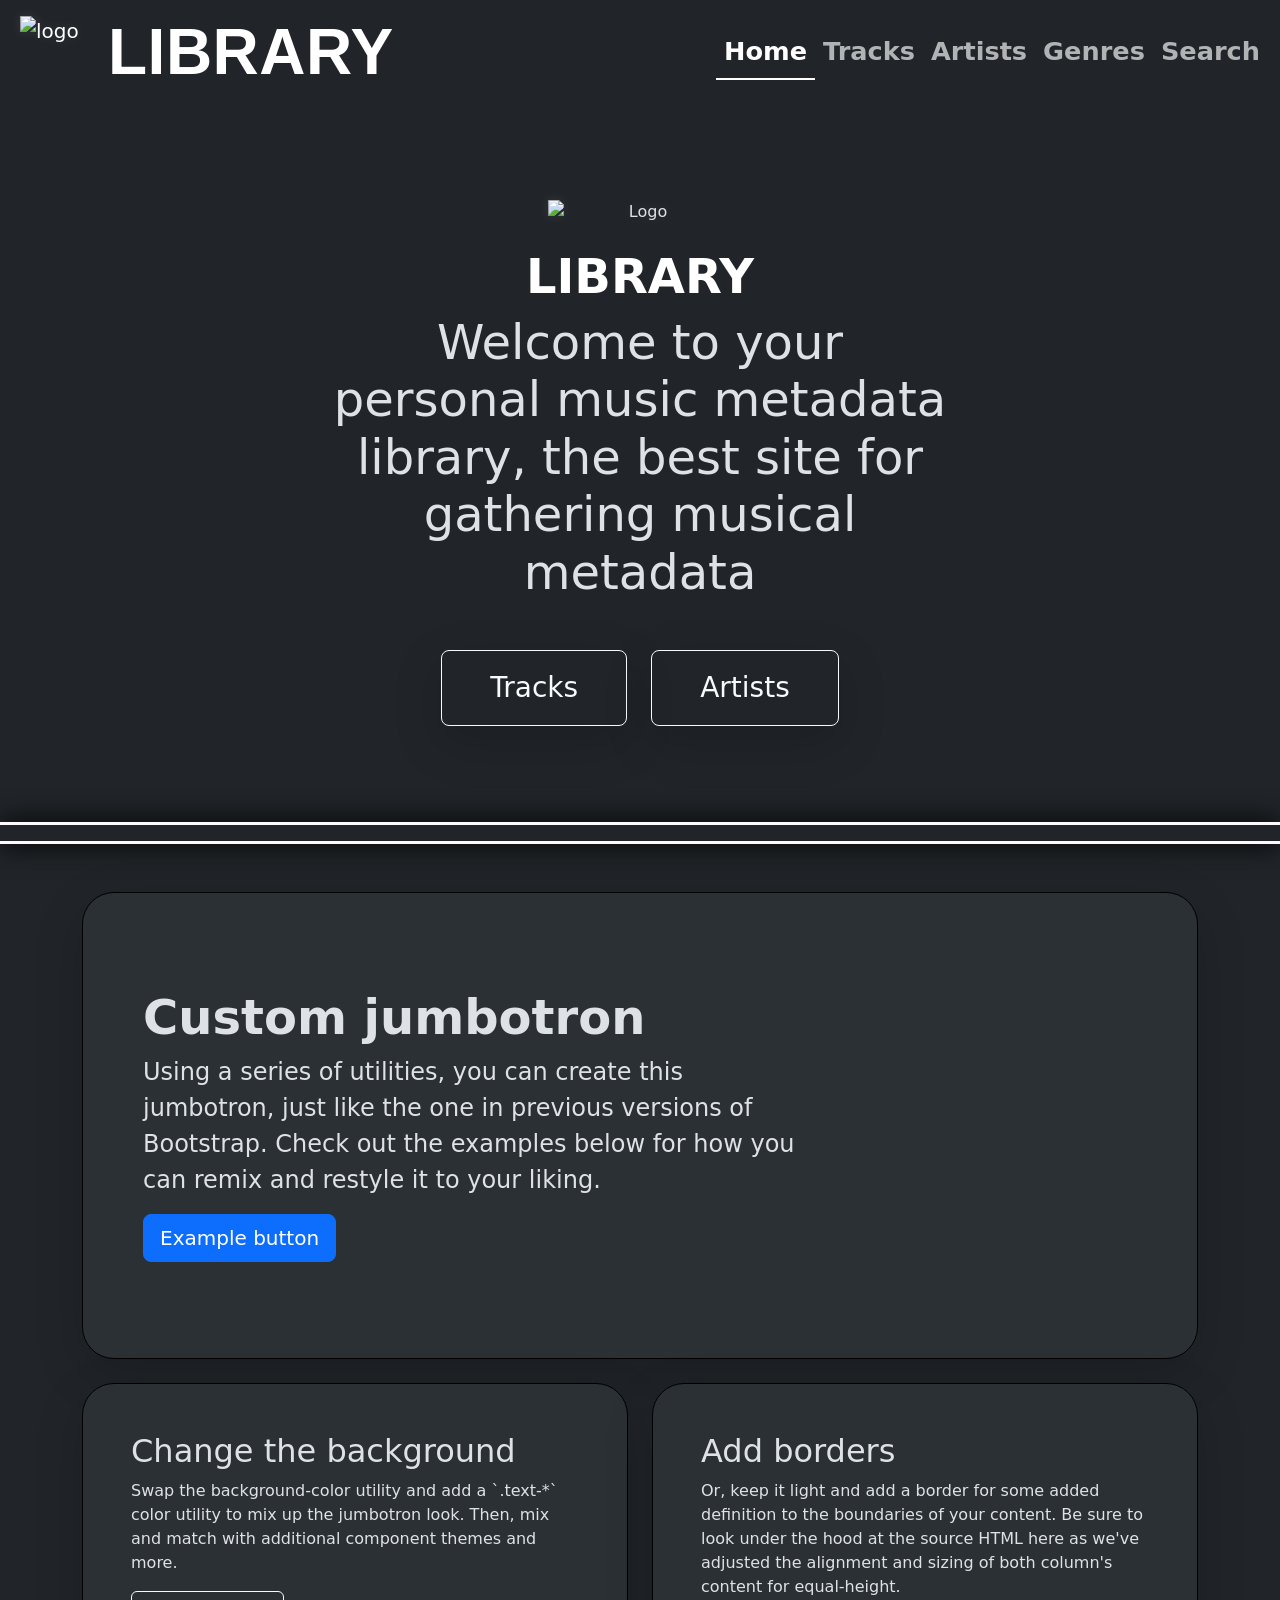
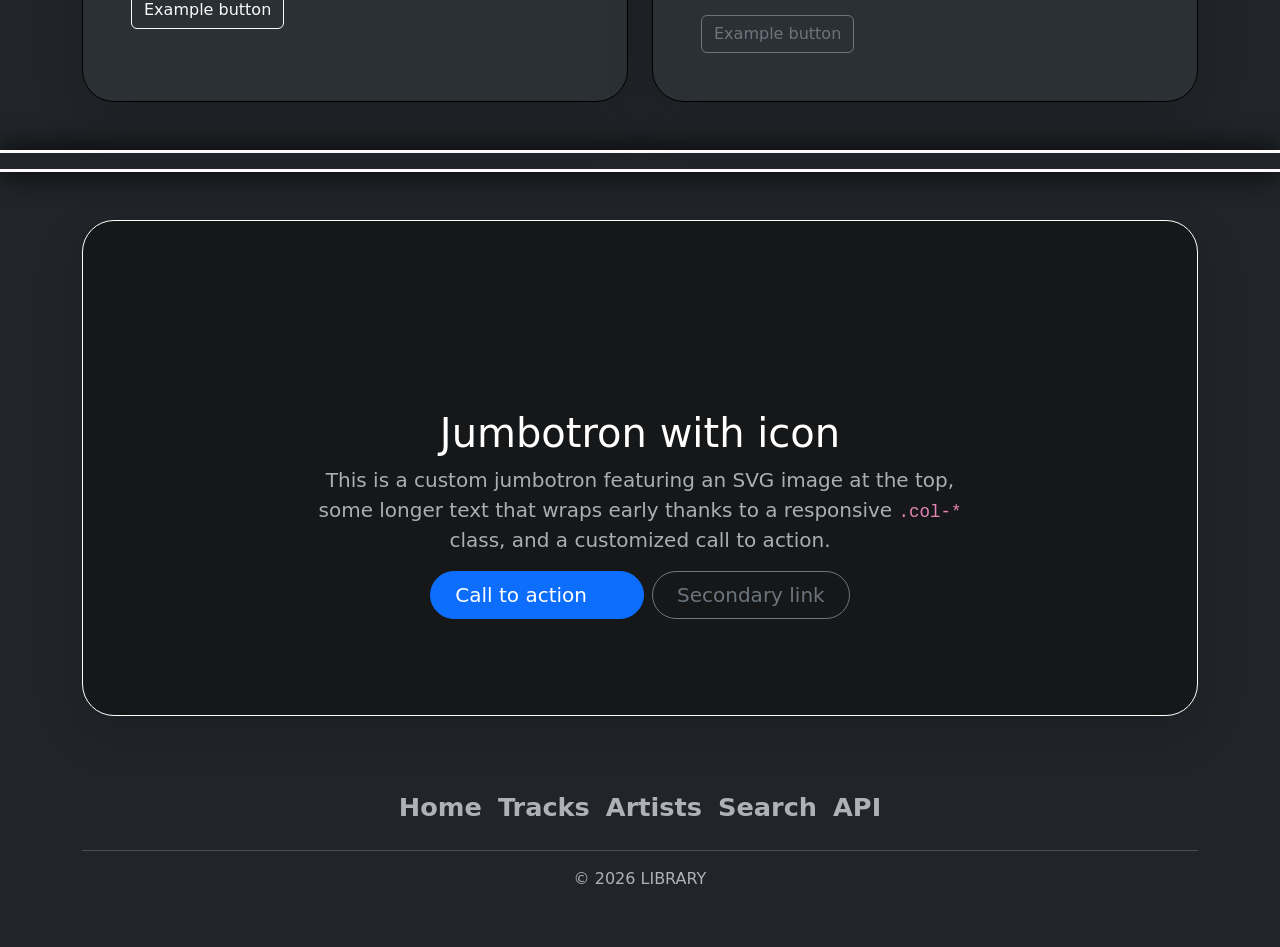
==== HTML/index.html @ 5ee86a5b "Merge branch 'main' of https://github.com/tuffestboy/Library" ====
<!DOCTYPE html>
<html data-bs-theme="dark" lang="nl">

<head>
    <meta charset="UTF-8">
    <meta content="Library artiesten en genres. jouw met muziekoverzicht persoonlijke tracks, –" name="description">
    <title>Library</title>
    <link href="https://cdn.jsdelivr.net/npm/bootstrap@5.3.0/dist/css/bootstrap.min.css" rel="stylesheet">
    <link href="https://cdn.jsdelivr.net/npm/bootstrap-icons@1.11.0/font/bootstrap-icons.css" rel="stylesheet">
    <link href="../CSS/style.css" rel="stylesheet">
</head>

<body data-page="Home">
    <header>
        <nav class="navbar navbar-expand">
            <div class="container-fluid">
                <a class="navbar-brand" href="Index.html">
                    <img class="logo" alt="logo" height="80" src="https://cdn.simpleicons.org/librariesdotio/000000" width="80">
                    <span class="site-name">LIBRARY</span>
                </a>
                <div class="ms-auto nav-underline" id="nav">
                    <ul class="navbar-nav">
                        <li class="nav-item"><a class="active nav-link" href="Index.html">Home</a></li>
                        <li class="nav-item"><a class="nav-link" href="Tracks.html">Tracks</a></li>
                        <li class="nav-item"><a class="nav-link" href="Artists.html">Artists</a></li>
                        <li class="nav-item"><a class="nav-link" href="Genres.html">Genres</a></li>
                        <li class="nav-item"><a class="nav-link" href="Search.html">Search</a></li>
                    </ul>
                </div>
            </div>
        </nav>
    </header>

    <main>

        <section>
            <div class="my-5 px-4 py-5 text-center">
                <img class="d-block logo mb-4 mx-auto" alt="Logo" height="15%" src="https://cdn.simpleicons.org/librariesdotio/000000" width="15%">
                <h1 class="display-5 fw-bold text-body-emphasis">LIBRARY</h1>
                <div class="col-lg-6 mx-auto">
                    <p class="display-5 mb-5">Welcome to your personal music metadata library, the best site for
                        gathering musical metadata</p>
                    <div class="d-grid d-sm-flex gap-2 justify-content-sm-center">
                        <a class="btn btn-lg btn-outline-light fs-3 me-sm-3 px-5 py-3 shadow-lg" href="Tracks.html">Tracks</a>
                        <a class="btn btn-lg btn-outline-light fs-3 px-5 py-3 shadow-lg" href="Artists.html">Artists</a>
                    </div>
                </div>
            </div>
        </section>

        <section>
            <div class="bar py-md-5 py-xl-2">
                <div class="featured" id="featured-tracks-id"></div>
                <div class="featured" id="featured-tracks-id" aria-hidden="true"></div>
            </div>
        </section>

        <section>
            <div class="container py-5">
                <div class="bg-body-tertiary border border-black mb-4 p-5 rounded-5 shadow-lg">
                    <div class="container-fluid py-5">
                        <h1 class="display-5 fw-bold">Custom jumbotron</h1>
                        <p class="col-md-8 fs-4">
                            Using a series of utilities, you can create this jumbotron, just
                            like the one in previous versions of Bootstrap. Check out the
                            examples below for how you can remix and restyle it to your
                            liking.
                        </p>
                        <button class="btn btn-lg btn-primary" type="button">
                            Example button
                        </button>
                    </div>
                </div>
                <div class="align-items-md-stretch row">
                    <div class="col-md-6">
                        <div class="bg-body-tertiary border border-black h-100 p-5 rounded-5 shadow-lg">
                            <h2>Change the background</h2>
                            <p>
                                Swap the background-color utility and add a `.text-*` color
                                utility to mix up the jumbotron look. Then, mix and match with
                                additional component themes and more.
                            </p>
                            <button class="btn btn-outline-light" type="button">
                                Example button
                            </button>
                        </div>
                    </div>
                    <div class="col-md-6">
                        <div class="bg-body-tertiary border border border-black h-100 p-5 rounded-5 shadow-lg">
                            <h2>Add borders</h2>
                            <p>
                                Or, keep it light and add a border for some added definition to
                                the boundaries of your content. Be sure to look under the hood
                                at the source HTML here as we've adjusted the alignment and
                                sizing of both column's content for equal-height.
                            </p>
                            <button class="btn btn-outline-secondary" type="button">
                                Example button
                            </button>
                        </div>
                    </div>
                </div>
            </div>
        </section>


        <section>
            <div class="bar py-md-5 py-xl-2">
                <div class="featured-reverse" id="featured-artists-id"></div>
                <div class="featured-reverse" id="featured-artists-id" aria-hidden="true"></div>
            </div>
        </section>
        <section class="jumbotron">
            <div class="container my-5">
                <div class="bg-secondary-subtle border border-white p-5 rounded-5 shadow-lg text-center">
                    <svg class="bi mb-3 mt-4" aria-hidden="true" height="100" style="color: var(--bs-indigo)" width="100">
                        <use xlink:href="#bootstrap"></use>
                    </svg>
                    <h1 class="text-body-emphasis">Jumbotron with icon</h1>
                    <p class="col-lg-8 fs-5 mx-auto text-muted">
                        This is a custom jumbotron featuring an SVG image at the top, some
                        longer text that wraps early thanks to a responsive
                        <code>.col-*</code> class, and a customized call to action.
                    </p>
                    <div class="d-inline-flex gap-2 mb-5">
                        <button class="align-items-center btn btn-lg btn-primary d-inline-flex px-4 rounded-pill" type="button">
                            Call to action
                            <svg class="bi ms-2" aria-hidden="true" height="24" width="24">
                                <use xlink:href="#arrow-right-short"></use>
                            </svg>
                        </button>
                        <button class="btn btn-lg btn-outline-secondary px-4 rounded-pill" type="button">
                            Secondary link
                        </button>
                    </div>
                </div>
            </div>
        </section>


    </main>

    <footer>
        <div class="container">
            <div class="my-4 py-3">
                <ul class="border-bottom justify-content-center mb-3 nav pb-3">
                    <li class="nav-item"><a class="nav-link px-2 text-body-secondary" href="Index.html">Home</a></li>
                    <li class="nav-item"><a class="nav-link px-2 text-body-secondary" href="Tracks.html">Tracks</a></li>
                    <li class="nav-item"><a class="nav-link px-2 text-body-secondary" href="Artists.html">Artists</a></li>
                    <li class="nav-item"><a class="nav-link px-2 text-body-secondary" href="Search.html">Search</a></li>
                    <li class="nav-item"><a class="nav-link px-2 text-body-secondary" href="https://smegmastrijder.nl/api">API</a></li>
                </ul>
                <p class="text-body-secondary text-center">© 2026 LIBRARY</p>
            </div>
        </div>
    </footer>

    <script src="https://cdn.jsdelivr.net/npm/bootstrap@5.3.0/dist/js/bootstrap.bundle.min.js"></script>
    <script src="../JS/main.js"></script>
</body>

</html>
---- CSS/style.css ----
html::-webkit-scrollbar {
    display: none;
}

body {
    -webkit-user-select: none;
    user-select: none;
}

.site-name {
    align-self: center;
    font-family: 'Segoe UI', Tahoma, Geneva, Verdana, sans-serif;
    font-size: 1vw;
    font-weight: 700;
    letter-spacing: 0.5px;
    line-height: 1;
}

.navbar-brand {
    align-items: center;
    column-gap: 8px;
    display: flex;
    padding-bottom: 0;
    padding-left: 8px;
    padding-top: 0;
}

.navbar-brand img {
    display: block;
    margin-top: 8px;
}

.nav-link {
    font-size: 1.6rem;
    font-weight: 700;
    padding-left: 1.2rem;
    padding-right: 1.2rem;
}

.logo {
    filter: drop-shadow(0 0 6px #ffffff18);
    pointer-events: none;
}

.bar {
    border-bottom: 3px snow solid;
    border-top: 3px snow solid;
    box-shadow: 0 0 30px black;
    display: flex;
    overflow: hidden;
}

.bar::-webkit-scrollbar {
    display: none;
}

.bar * {
    -webkit-user-drag: none !important;
    -webkit-user-select: none !important;
    user-select: none !important;
}

.featured {
    animation: spin infinite linear;
    display: flex;
    will-change: transform;
}

.featured-reverse {
    animation: spin-reverse infinite linear;
    display: flex;
    will-change: transform;
}

.slider-item {
    flex: 0 0 auto;
}

.slider-item img {
    border: 2px snow solid;
    border: 2px snow solid;
    border-radius: 15px;
    box-shadow: 0px 0px 20px white;
    box-shadow: 0px 0px 20px white;
    object-fit: cover;
    pointer-events: none;
    transition: transform 0.5s;
}

.slider-item:hover img {
    transform: scale(1.1);
}

.splitter {
    height: 20px;
}

.search-tab {
    --bs-bg-opacity: 1;
    background-color: rgba(var(--bs-dark-rgb), var(--bs-bg-opacity));
    border: snow solid 1px;
    border-radius: 50px;
    color: white;
    flex: 1;
    font-size: 1vw;
    font-weight: 400;
    line-height: 1.5;
    outline: none;
    padding: 0.375rem 0.75rem;
    text-align: center;
}

.search-tab:focus {
    border-color: white;
}

.input-group {
    gap: 8px;
}

.input-group .search-tab {
    border-radius: 50px !important;
}

.input-group .btn {
    border-radius: 50px !important;
}

#tracks-table .col {
    display: flex;
    padding-bottom: 1rem;
}

#tracks-table .card {
    width: 100%;
}

.track-artwork {
    aspect-ratio: 1 / 1;
    object-fit: cover;
    width: 100%;
}

#artists-table .col {
    display: flex;
    padding-bottom: 1rem;
}

#artists-table .card {
    width: 100%;
}

.artist-artwork {
    aspect-ratio: 1 / 1;
    object-fit: cover;
    width: 100%;
}

.card-title,
.card-text {
    overflow: hidden;
    text-overflow: ellipsis;
    white-space: nowrap;
}

.card-body {
    min-height: 90px;
}

/* telefoon */
@media (max-width: 980px) {
    .slider-item img {
        height: 220px;
        width: 220px;
    }

    .site-name {
        font-size: 7vw;
    }

    .card-title {
        font-size: 3.4vw;
    }
}

/* tablet */
@media (min-width: 981px) and (max-width: 1280px) {
    .slider-item img {
        height: 220px;
        width: 220px;
    }

    .site-name {
        font-size: 5vw;
    }
}

/* laptop */
@media (min-width: 1281px) and (max-width: 1439px) {
    .slider-item img {
        height: 200px;
        width: 200px;
    }

    .site-name {
        font-size: 3vw;
    }
}

/* desktop */
@media (min-width: 1440px) {
    .slider-item img {
        height: 256px;
        width: 256px;
    }

    .site-name {
        font-size: 3vw;
    }
}

@keyframes spin {
    from {
        translate: 0;
    }

    to {
        translate: -100%;
    }
}

@keyframes spin-reverse {
    from {
        translate: -100%;
    }

    to {
        translate: 0;
    }
}
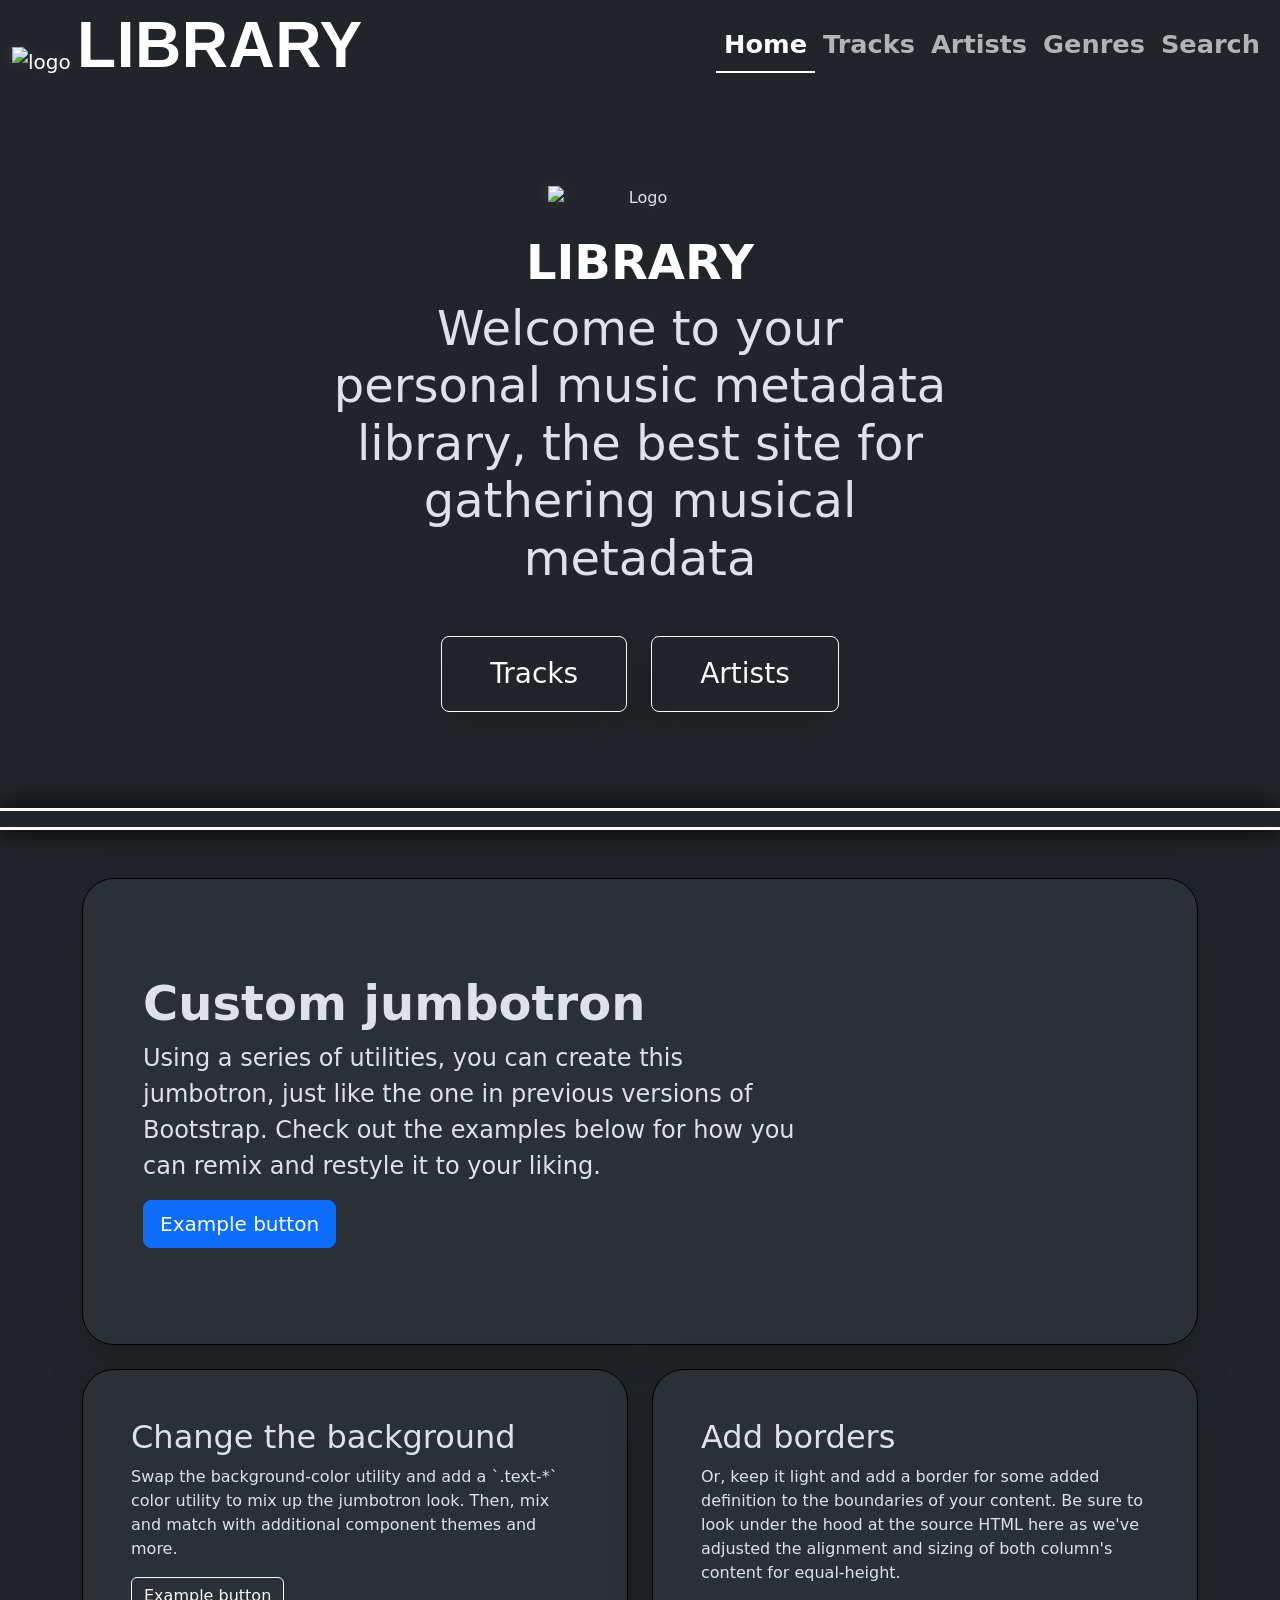
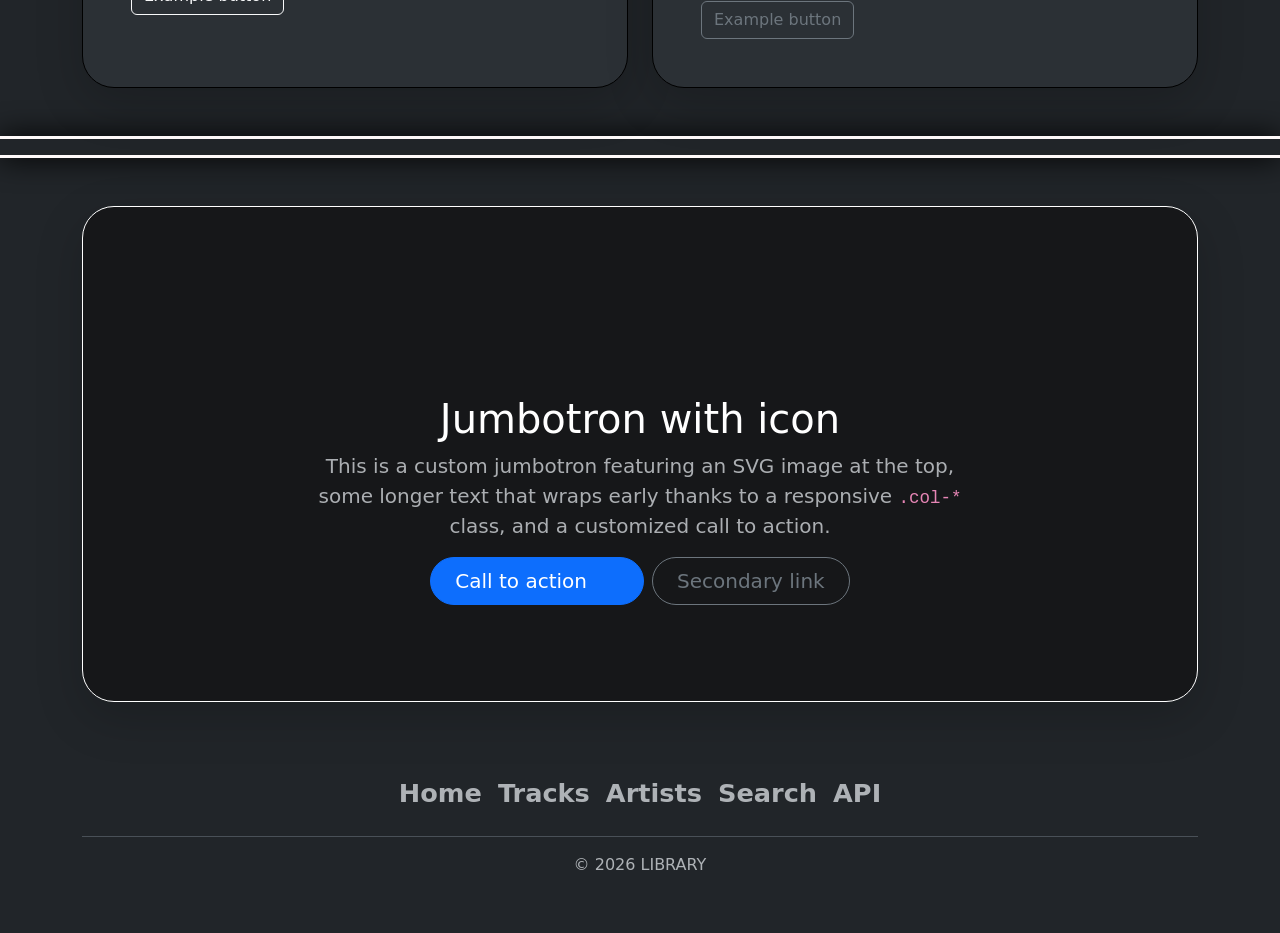
==== commit b7584f1e: "fixed it" ====
--- a/HTML/index.html
+++ b/HTML/index.html
@@ -50,8 +50,8 @@
 
         <section>
             <div class="bar py-md-5 py-xl-2">
-                <div class="featured" id="featured-tracks-id"></div>
-                <div class="featured" id="featured-tracks-id" aria-hidden="true"></div>
+                <div class="featured track-bar"></div>
+                <div class="featured track-bar" aria-hidden="true"></div>
             </div>
         </section>
 
@@ -106,8 +106,8 @@
 
         <section>
             <div class="bar py-md-5 py-xl-2">
-                <div class="featured-reverse" id="featured-artists-id"></div>
-                <div class="featured-reverse" id="featured-artists-id" aria-hidden="true"></div>
+                <div class="artist-bar featured-reverse"></div>
+                <div class="artist-bar featured-reverse" aria-hidden="true"></div>
             </div>
         </section>
         <section class="jumbotron">
--- a/CSS/style.css
+++ b/CSS/style.css
@@ -14,20 +14,6 @@
     font-weight: 700;
     letter-spacing: 0.5px;
     line-height: 1;
-}
-
-.navbar-brand {
-    align-items: center;
-    column-gap: 8px;
-    display: flex;
-    padding-bottom: 0;
-    padding-left: 8px;
-    padding-top: 0;
-}
-
-.navbar-brand img {
-    display: block;
-    margin-top: 8px;
 }
 
 .nav-link {
@@ -78,10 +64,8 @@
 
 .slider-item img {
     border: 2px snow solid;
-    border: 2px snow solid;
     border-radius: 15px;
-    box-shadow: 0px 0px 20px white;
-    box-shadow: 0px 0px 20px white;
+    box-shadow: 0 0 20px white;
     object-fit: cover;
     pointer-events: none;
     transition: transform 0.5s;
@@ -91,68 +75,11 @@
     transform: scale(1.1);
 }
 
-.splitter {
-    height: 20px;
-}
-
-.search-tab {
-    --bs-bg-opacity: 1;
-    background-color: rgba(var(--bs-dark-rgb), var(--bs-bg-opacity));
-    border: snow solid 1px;
-    border-radius: 50px;
-    color: white;
-    flex: 1;
-    font-size: 1vw;
-    font-weight: 400;
-    line-height: 1.5;
-    outline: none;
-    padding: 0.375rem 0.75rem;
-    text-align: center;
-}
-
-.search-tab:focus {
-    border-color: white;
-}
-
-.input-group {
-    gap: 8px;
-}
-
-.input-group .search-tab {
-    border-radius: 50px !important;
-}
-
-.input-group .btn {
-    border-radius: 50px !important;
-}
-
-#tracks-table .col {
-    display: flex;
-    padding-bottom: 1rem;
-}
-
-#tracks-table .card {
-    width: 100%;
-}
-
-.track-artwork {
-    aspect-ratio: 1 / 1;
-    object-fit: cover;
-    width: 100%;
-}
-
-#artists-table .col {
-    display: flex;
-    padding-bottom: 1rem;
-}
-
-#artists-table .card {
-    width: 100%;
-}
-
+.track-artwork,
 .artist-artwork {
     aspect-ratio: 1 / 1;
     object-fit: cover;
+    pointer-events: none;
     width: 100%;
 }
 
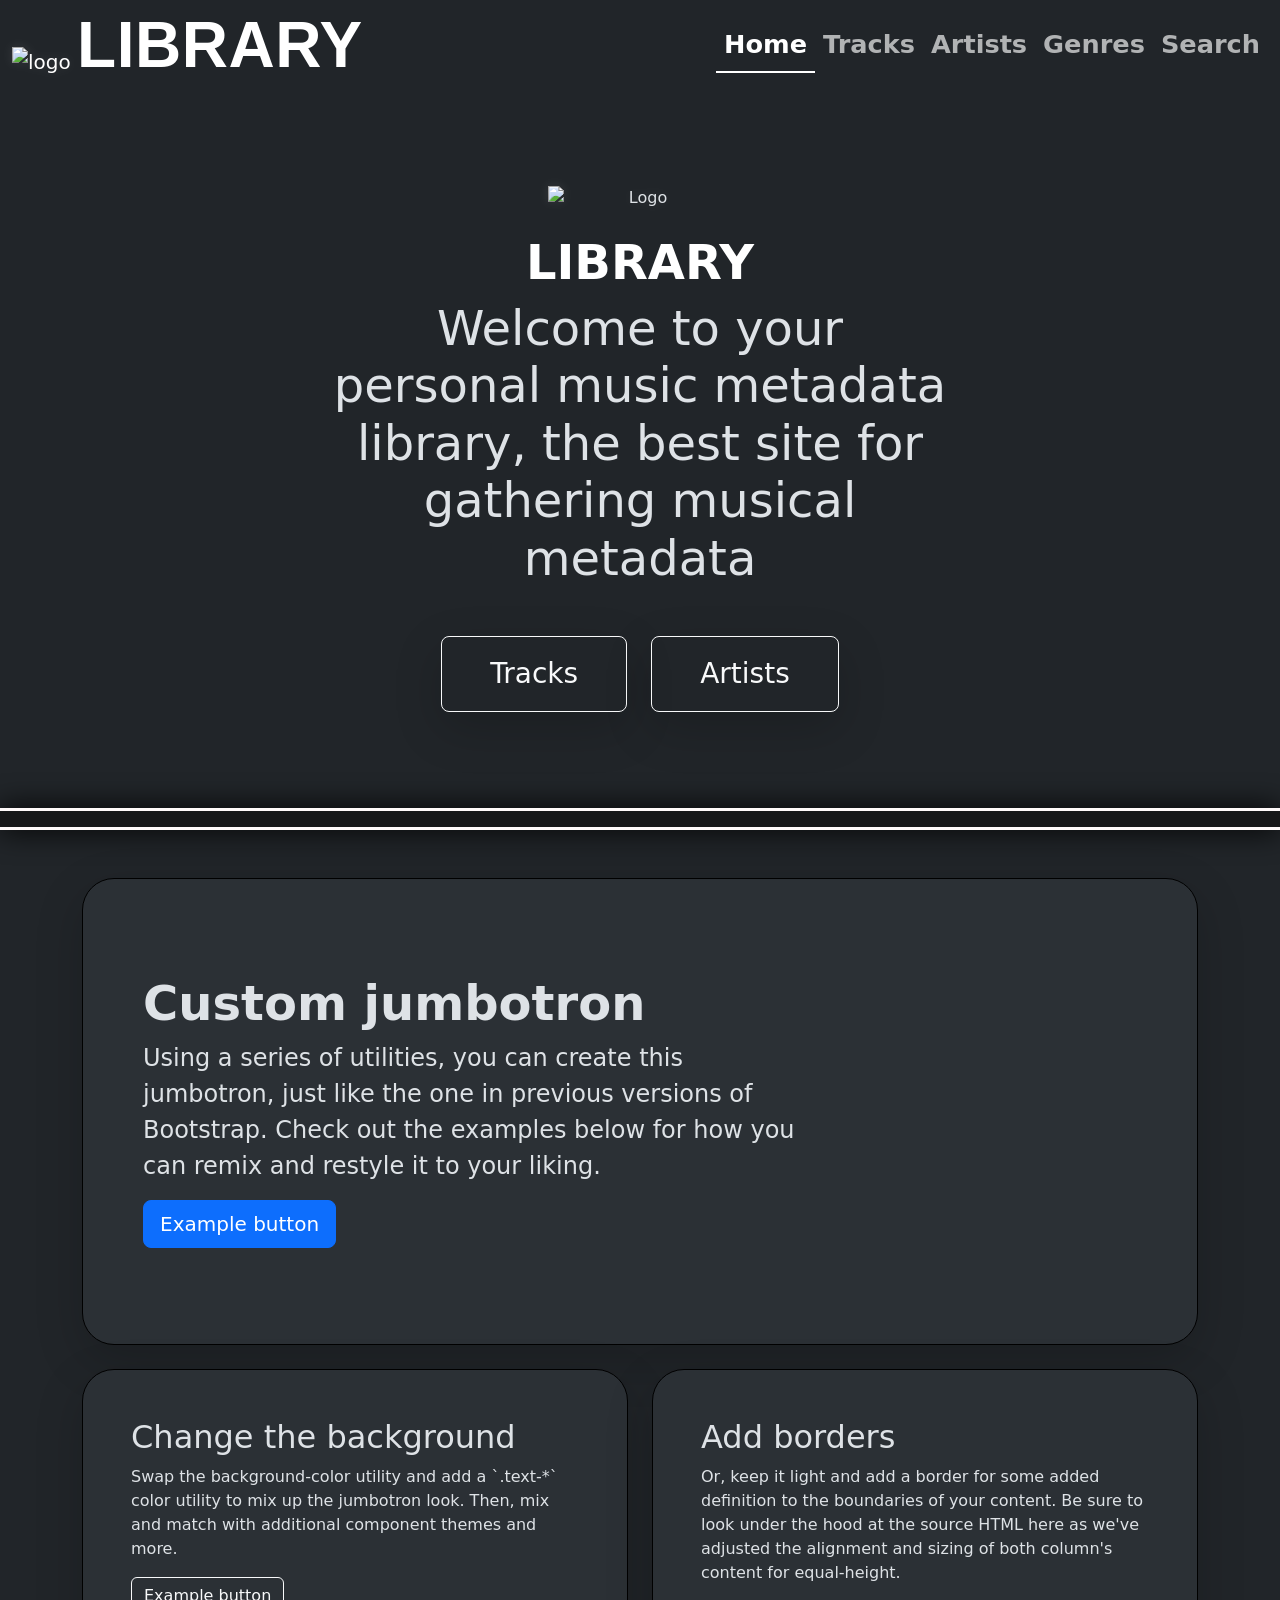
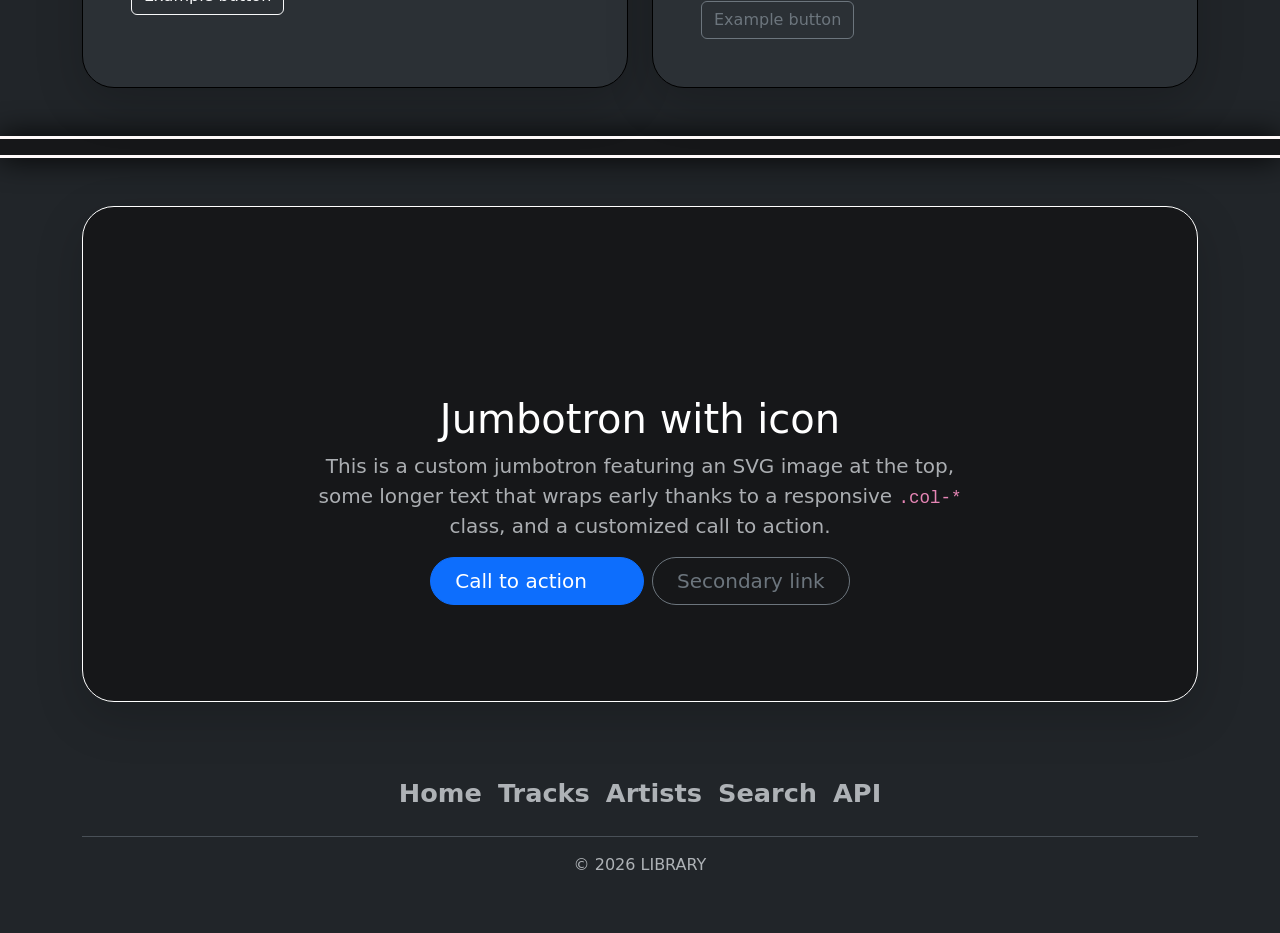
==== commit 17a2d180: "aaa" ====
--- a/HTML/index.html
+++ b/HTML/index.html
@@ -49,7 +49,7 @@
         </section>
 
         <section>
-            <div class="bar py-md-5 py-xl-2">
+            <div class="bar bg-secondary-subtle py-2">
                 <div class="featured track-bar"></div>
                 <div class="featured track-bar" aria-hidden="true"></div>
             </div>
@@ -105,7 +105,7 @@
 
 
         <section>
-            <div class="bar py-md-5 py-xl-2">
+            <div class="bar bg-secondary-subtle py-2">
                 <div class="artist-bar featured-reverse"></div>
                 <div class="artist-bar featured-reverse" aria-hidden="true"></div>
             </div>
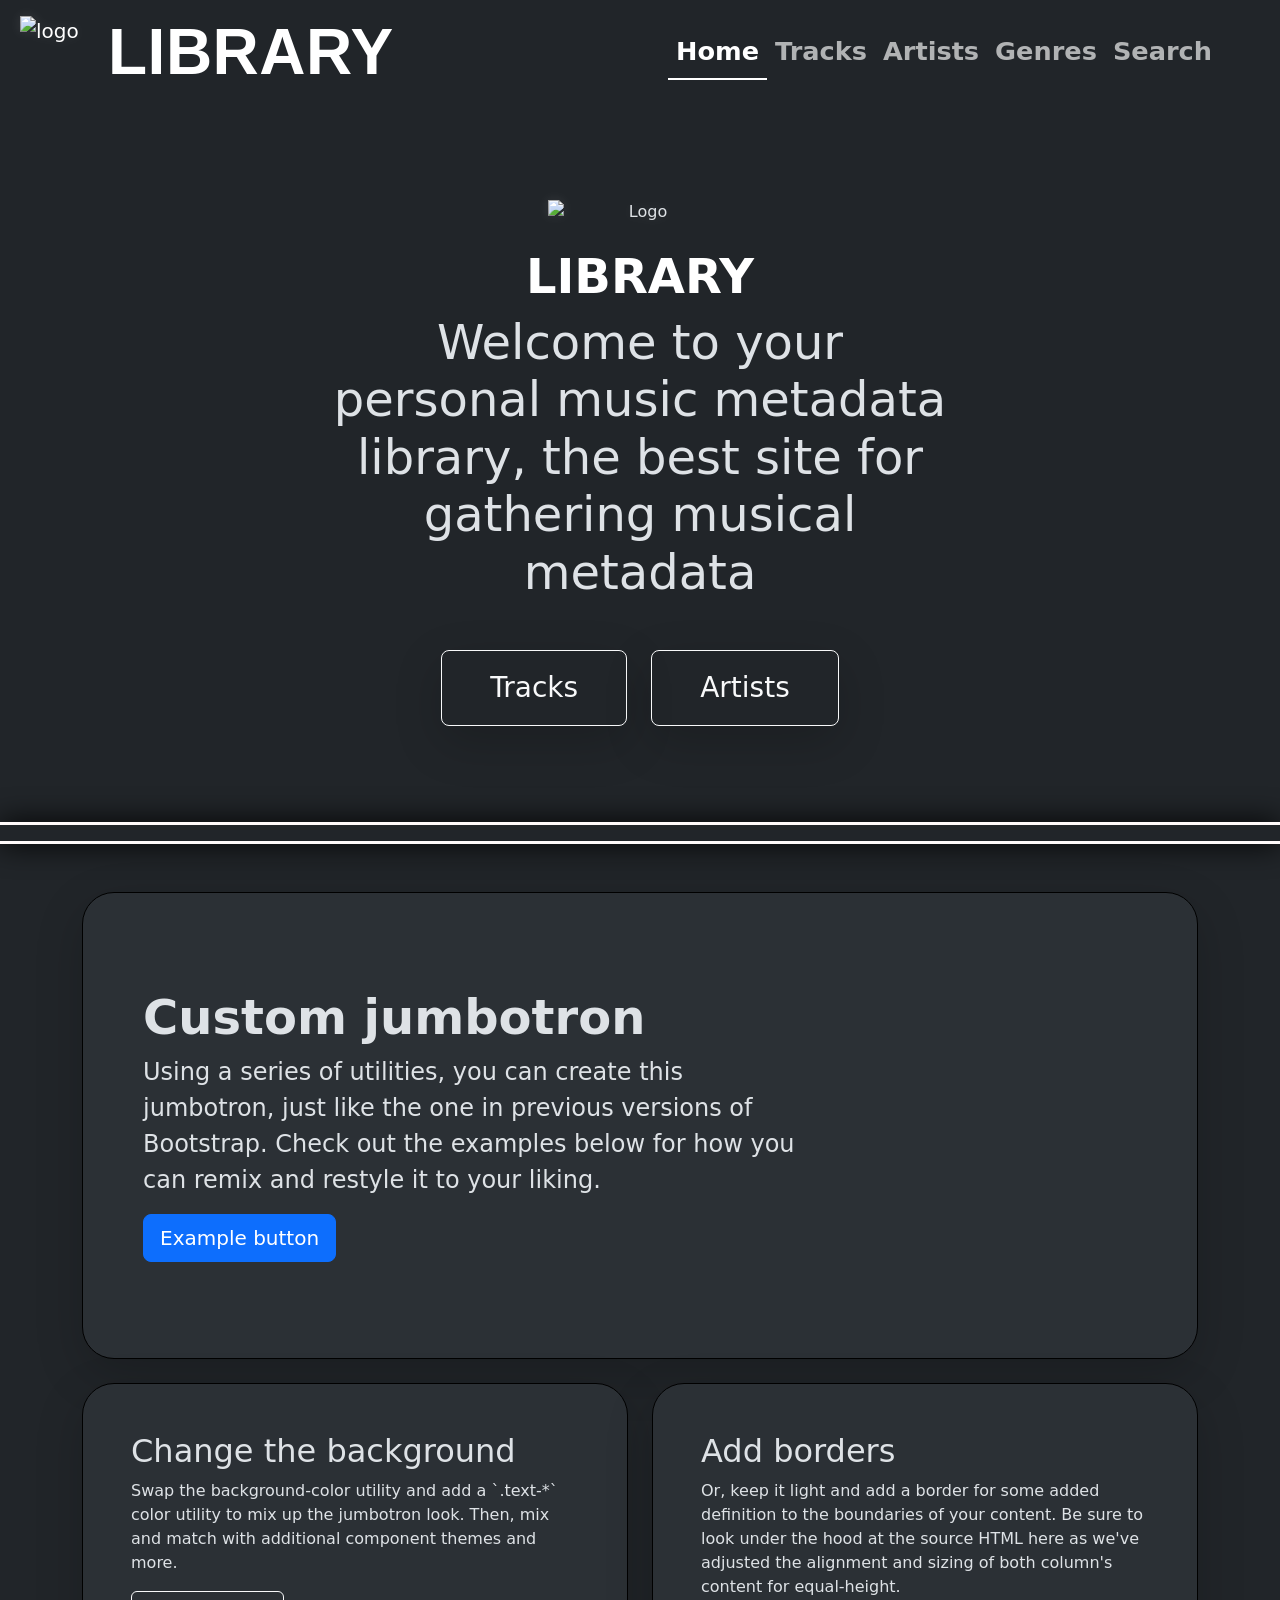
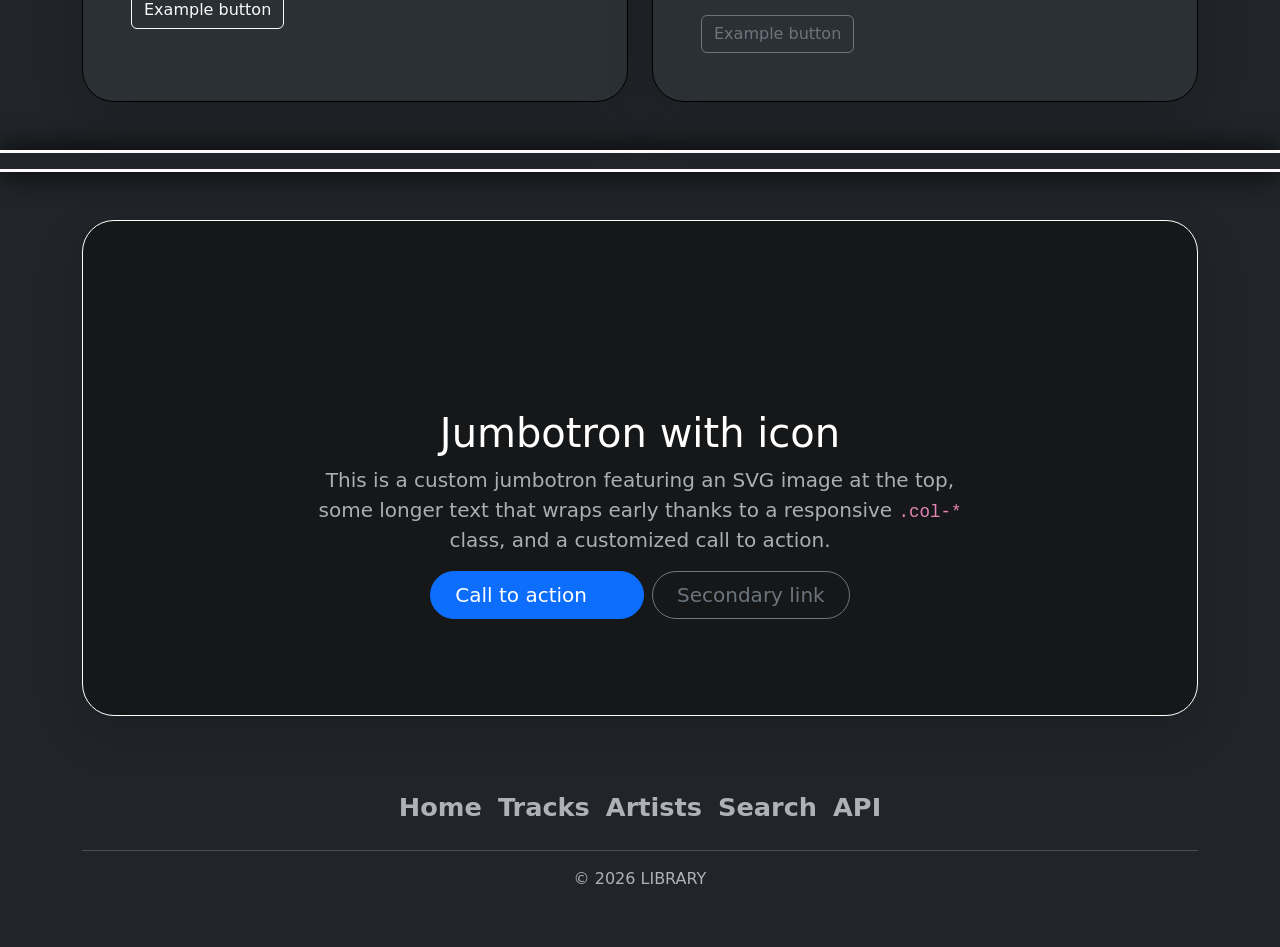
==== commit 5343d8f9: "input thng" ====
--- a/HTML/index.html
+++ b/HTML/index.html
@@ -1,26 +1,28 @@
 <!DOCTYPE html>
-<html data-bs-theme="dark" lang="nl">
+<html lang="nl" data-bs-theme="dark">
 
 <head>
     <meta charset="UTF-8">
-    <meta content="Library artiesten en genres. jouw met muziekoverzicht persoonlijke tracks, –" name="description">
+    <meta name="description" content="Library – jouw persoonlijke muziekoverzicht met tracks, artiesten en genres.">
+    <meta author="">
     <title>Library</title>
-    <link href="https://cdn.jsdelivr.net/npm/bootstrap@5.3.0/dist/css/bootstrap.min.css" rel="stylesheet">
-    <link href="https://cdn.jsdelivr.net/npm/bootstrap-icons@1.11.0/font/bootstrap-icons.css" rel="stylesheet">
-    <link href="../CSS/style.css" rel="stylesheet">
+    <link rel="stylesheet" href="https://cdn.jsdelivr.net/npm/bootstrap@5.3.0/dist/css/bootstrap.min.css">
+    <link rel="stylesheet" href="https://cdn.jsdelivr.net/npm/bootstrap-icons@1.11.0/font/bootstrap-icons.css">
+    <link rel="stylesheet" href="../CSS/style.css">
 </head>
 
 <body data-page="Home">
     <header>
         <nav class="navbar navbar-expand">
             <div class="container-fluid">
-                <a class="navbar-brand" href="Index.html">
-                    <img class="logo" alt="logo" height="80" src="https://cdn.simpleicons.org/librariesdotio/000000" width="80">
+                <a class="navbar-brand d-flex align-items-center gap-2 ps-2 p-0" href="Index.html">
+                    <img src="https://cdn.simpleicons.org/librariesdotio/000000" alt="logo" width="80" height="80"
+                        class="logo mt-2">
                     <span class="site-name">LIBRARY</span>
                 </a>
-                <div class="ms-auto nav-underline" id="nav">
+                <div class="nav-underline ms-auto me-5" id="nav">
                     <ul class="navbar-nav">
-                        <li class="nav-item"><a class="active nav-link" href="Index.html">Home</a></li>
+                        <li class="nav-item"><a class="nav-link active" href="Index.html">Home</a></li>
                         <li class="nav-item"><a class="nav-link" href="Tracks.html">Tracks</a></li>
                         <li class="nav-item"><a class="nav-link" href="Artists.html">Artists</a></li>
                         <li class="nav-item"><a class="nav-link" href="Genres.html">Genres</a></li>
@@ -34,22 +36,24 @@
     <main>
 
         <section>
-            <div class="my-5 px-4 py-5 text-center">
-                <img class="d-block logo mb-4 mx-auto" alt="Logo" height="15%" src="https://cdn.simpleicons.org/librariesdotio/000000" width="15%">
+            <div class="px-4 py-5 my-5 text-center">
+                <img src="https://cdn.simpleicons.org/librariesdotio/000000" alt="Logo" width="15%" height="15%"
+                    class="logo d-block mx-auto mb-4">
                 <h1 class="display-5 fw-bold text-body-emphasis">LIBRARY</h1>
                 <div class="col-lg-6 mx-auto">
                     <p class="display-5 mb-5">Welcome to your personal music metadata library, the best site for
                         gathering musical metadata</p>
-                    <div class="d-grid d-sm-flex gap-2 justify-content-sm-center">
-                        <a class="btn btn-lg btn-outline-light fs-3 me-sm-3 px-5 py-3 shadow-lg" href="Tracks.html">Tracks</a>
-                        <a class="btn btn-lg btn-outline-light fs-3 px-5 py-3 shadow-lg" href="Artists.html">Artists</a>
+                    <div class="d-grid gap-2 d-sm-flex justify-content-sm-center">
+                        <a href="Tracks.html"
+                            class="btn btn-outline-light btn-lg px-5 py-3 me-sm-3 shadow-lg fs-3">Tracks</a>
+                        <a href="Artists.html" class="btn btn-outline-light btn-lg px-5 py-3 shadow-lg fs-3">Artists</a>
                     </div>
                 </div>
             </div>
         </section>
 
         <section>
-            <div class="bar bg-secondary-subtle py-2">
+            <div class="bar py-md-5 py-xl-2">
                 <div class="featured track-bar"></div>
                 <div class="featured track-bar" aria-hidden="true"></div>
             </div>
@@ -57,7 +61,7 @@
 
         <section>
             <div class="container py-5">
-                <div class="bg-body-tertiary border border-black mb-4 p-5 rounded-5 shadow-lg">
+                <div class="p-5 mb-4 bg-body-tertiary rounded-5 shadow-lg border border-black">
                     <div class="container-fluid py-5">
                         <h1 class="display-5 fw-bold">Custom jumbotron</h1>
                         <p class="col-md-8 fs-4">
@@ -66,14 +70,14 @@
                             examples below for how you can remix and restyle it to your
                             liking.
                         </p>
-                        <button class="btn btn-lg btn-primary" type="button">
+                        <button class="btn btn-primary btn-lg" type="button">
                             Example button
                         </button>
                     </div>
                 </div>
-                <div class="align-items-md-stretch row">
+                <div class="row align-items-md-stretch">
                     <div class="col-md-6">
-                        <div class="bg-body-tertiary border border-black h-100 p-5 rounded-5 shadow-lg">
+                        <div class="h-100 p-5 rounded-5 shadow-lg bg-body-tertiary border border-black">
                             <h2>Change the background</h2>
                             <p>
                                 Swap the background-color utility and add a `.text-*` color
@@ -86,7 +90,7 @@
                         </div>
                     </div>
                     <div class="col-md-6">
-                        <div class="bg-body-tertiary border border border-black h-100 p-5 rounded-5 shadow-lg">
+                        <div class="h-100 p-5 bg-body-tertiary border rounded-5 border border-black shadow-lg">
                             <h2>Add borders</h2>
                             <p>
                                 Or, keep it light and add a border for some added definition to
@@ -105,31 +109,33 @@
 
 
         <section>
-            <div class="bar bg-secondary-subtle py-2">
-                <div class="artist-bar featured-reverse"></div>
-                <div class="artist-bar featured-reverse" aria-hidden="true"></div>
+            <div class="bar py-md-5 py-xl-2">
+                <div class="featured-reverse artist-bar"></div>
+                <div class="featured-reverse artist-bar" aria-hidden="true"></div>
             </div>
         </section>
         <section class="jumbotron">
             <div class="container my-5">
-                <div class="bg-secondary-subtle border border-white p-5 rounded-5 shadow-lg text-center">
-                    <svg class="bi mb-3 mt-4" aria-hidden="true" height="100" style="color: var(--bs-indigo)" width="100">
+                <div class="p-5 text-center bg-secondary-subtle rounded-5 border border-white shadow-lg">
+                    <svg class="bi mt-4 mb-3" style="color: var(--bs-indigo)" width="100" height="100"
+                        aria-hidden="true">
                         <use xlink:href="#bootstrap"></use>
                     </svg>
                     <h1 class="text-body-emphasis">Jumbotron with icon</h1>
-                    <p class="col-lg-8 fs-5 mx-auto text-muted">
+                    <p class="col-lg-8 mx-auto fs-5 text-muted">
                         This is a custom jumbotron featuring an SVG image at the top, some
                         longer text that wraps early thanks to a responsive
                         <code>.col-*</code> class, and a customized call to action.
                     </p>
                     <div class="d-inline-flex gap-2 mb-5">
-                        <button class="align-items-center btn btn-lg btn-primary d-inline-flex px-4 rounded-pill" type="button">
+                        <button class="d-inline-flex align-items-center btn btn-primary btn-lg px-4 rounded-pill"
+                            type="button">
                             Call to action
-                            <svg class="bi ms-2" aria-hidden="true" height="24" width="24">
+                            <svg class="bi ms-2" width="24" height="24" aria-hidden="true">
                                 <use xlink:href="#arrow-right-short"></use>
                             </svg>
                         </button>
-                        <button class="btn btn-lg btn-outline-secondary px-4 rounded-pill" type="button">
+                        <button class="btn btn-outline-secondary btn-lg px-4 rounded-pill" type="button">
                             Secondary link
                         </button>
                     </div>
@@ -142,15 +148,17 @@
 
     <footer>
         <div class="container">
-            <div class="my-4 py-3">
-                <ul class="border-bottom justify-content-center mb-3 nav pb-3">
-                    <li class="nav-item"><a class="nav-link px-2 text-body-secondary" href="Index.html">Home</a></li>
-                    <li class="nav-item"><a class="nav-link px-2 text-body-secondary" href="Tracks.html">Tracks</a></li>
-                    <li class="nav-item"><a class="nav-link px-2 text-body-secondary" href="Artists.html">Artists</a></li>
-                    <li class="nav-item"><a class="nav-link px-2 text-body-secondary" href="Search.html">Search</a></li>
-                    <li class="nav-item"><a class="nav-link px-2 text-body-secondary" href="https://smegmastrijder.nl/api">API</a></li>
+            <div class="py-3 my-4">
+                <ul class="nav justify-content-center border-bottom pb-3 mb-3">
+                    <li class="nav-item"><a href="Index.html" class="nav-link px-2 text-body-secondary">Home</a></li>
+                    <li class="nav-item"><a href="Tracks.html" class="nav-link px-2 text-body-secondary">Tracks</a></li>
+                    <li class="nav-item"><a href="Artists.html" class="nav-link px-2 text-body-secondary">Artists</a>
+                    </li>
+                    <li class="nav-item"><a href="Search.html" class="nav-link px-2 text-body-secondary">Search</a></li>
+                    <li class="nav-item"><a href="https://smegmastrijder.nl/api"
+                            class="nav-link px-2 text-body-secondary">API</a></li>
                 </ul>
-                <p class="text-body-secondary text-center">© 2026 LIBRARY</p>
+                <p class="text-center text-body-secondary">© 2026 LIBRARY</p>
             </div>
         </div>
     </footer>
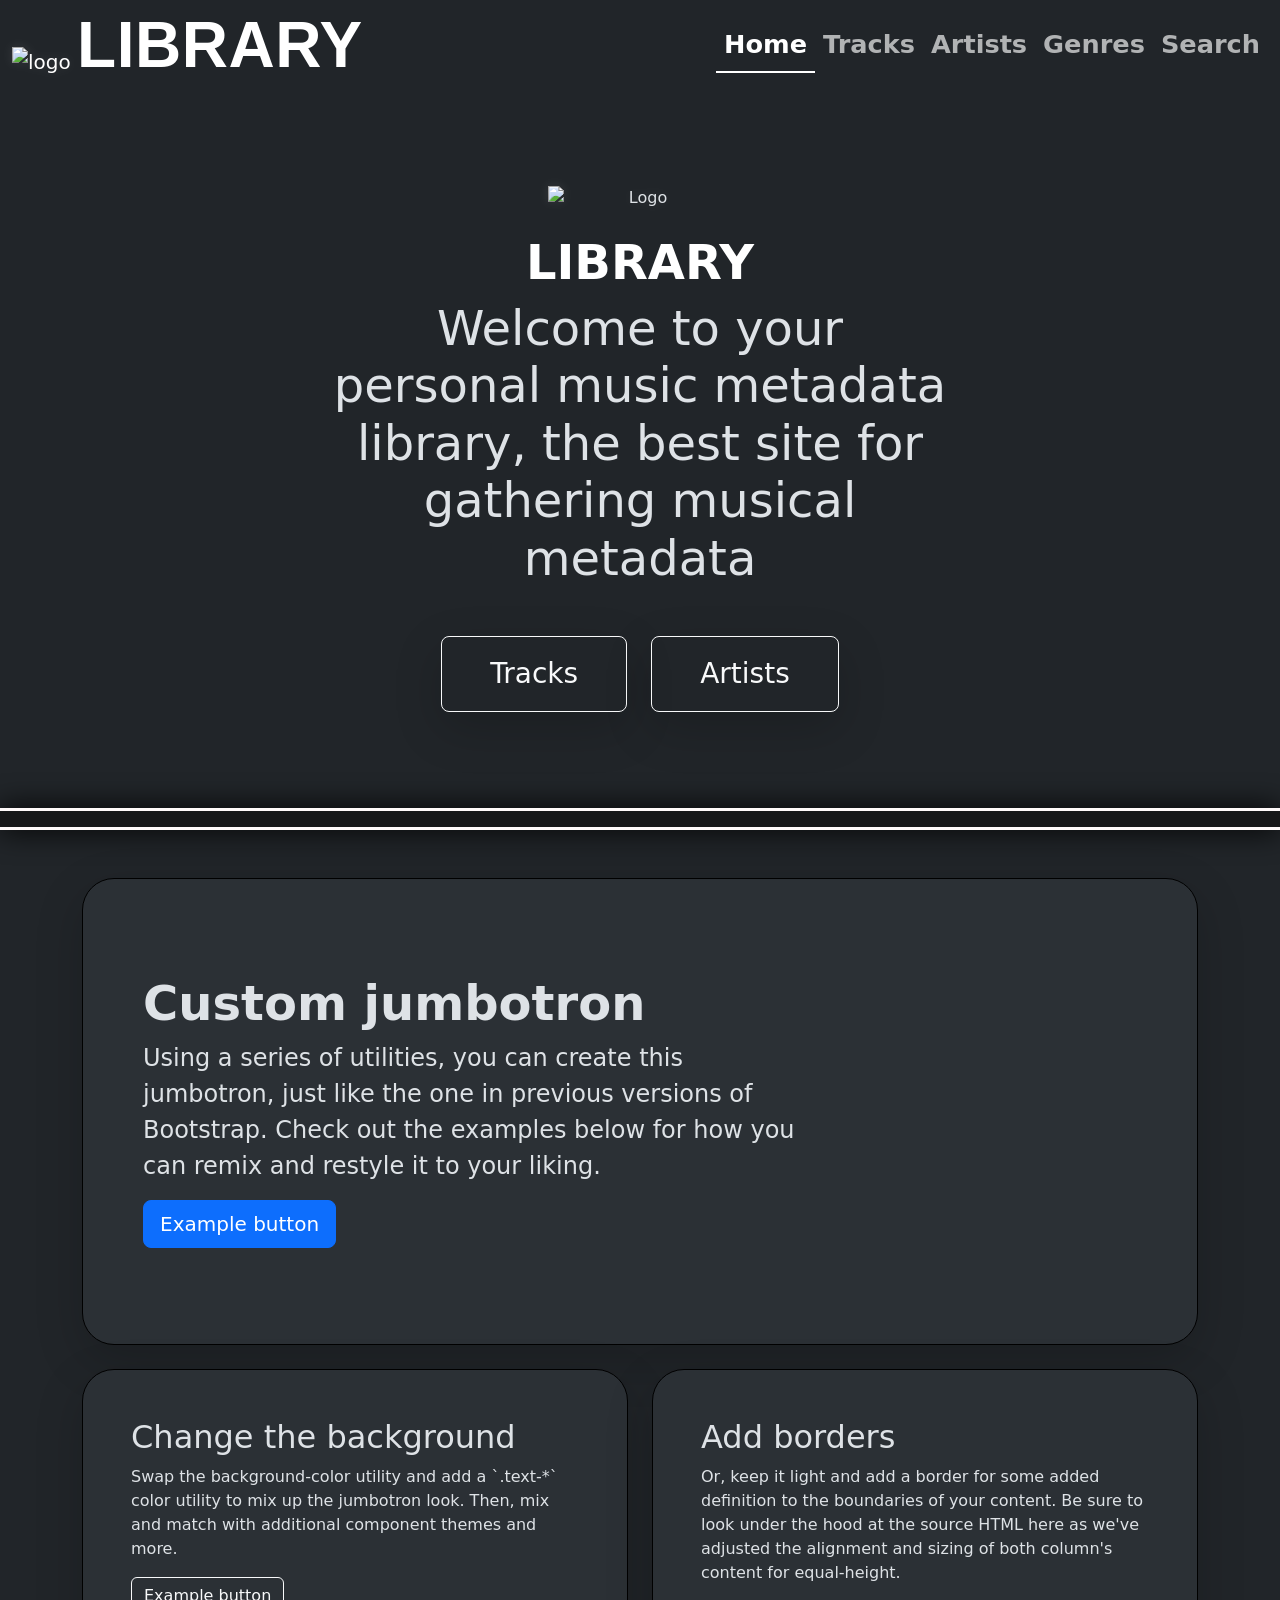
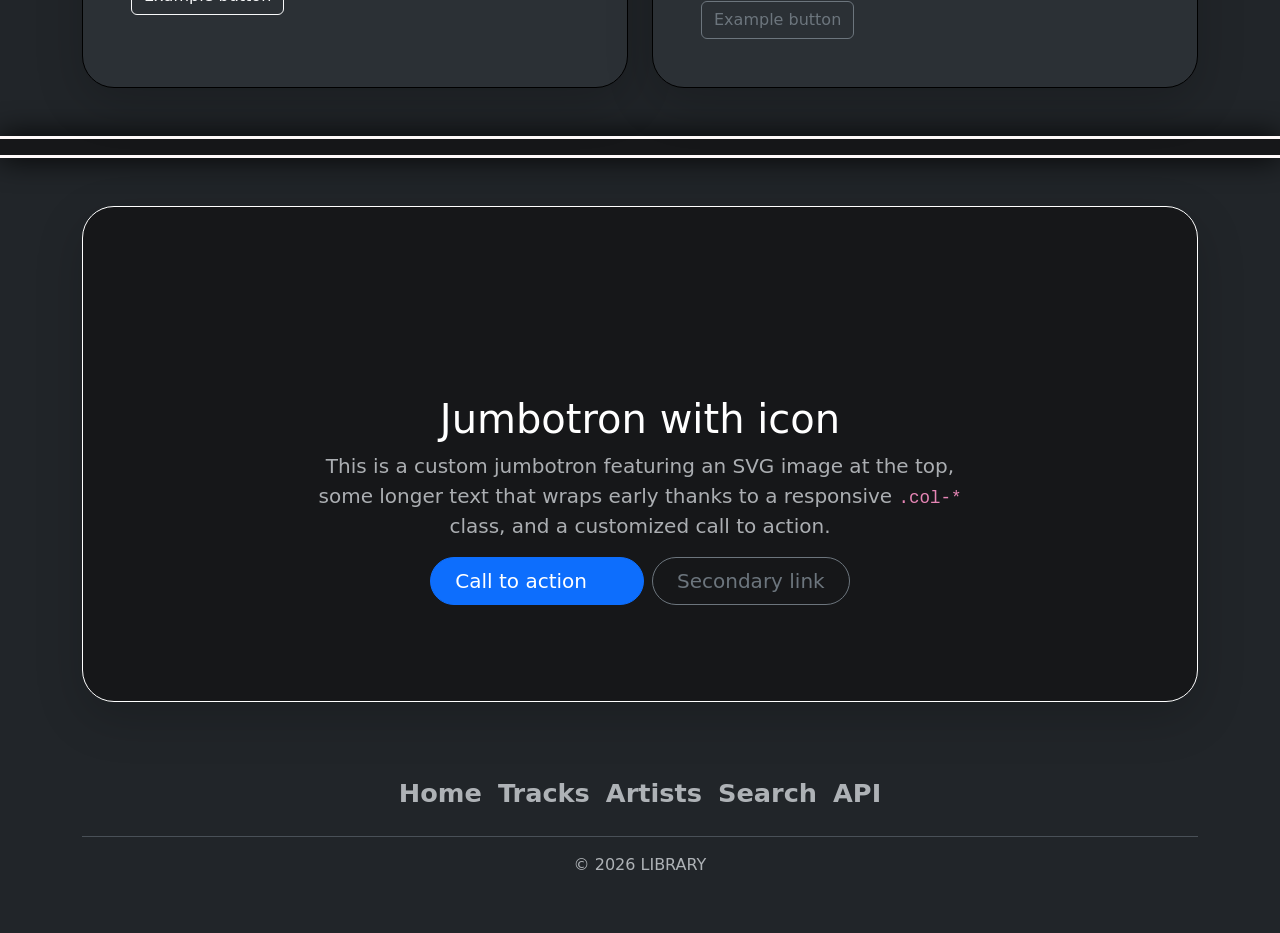
==== commit 8e7e6218: "Merge branch 'main' of https://github.com/tuffestboy/Library" ====
--- a/HTML/index.html
+++ b/HTML/index.html
@@ -1,28 +1,28 @@
 <!DOCTYPE html>
-<html lang="nl" data-bs-theme="dark">
+<html data-bs-theme="dark" lang="nl">
 
 <head>
     <meta charset="UTF-8">
     <meta name="description" content="Library – jouw persoonlijke muziekoverzicht met tracks, artiesten en genres.">
     <meta author="">
     <title>Library</title>
-    <link rel="stylesheet" href="https://cdn.jsdelivr.net/npm/bootstrap@5.3.0/dist/css/bootstrap.min.css">
-    <link rel="stylesheet" href="https://cdn.jsdelivr.net/npm/bootstrap-icons@1.11.0/font/bootstrap-icons.css">
-    <link rel="stylesheet" href="../CSS/style.css">
+    <link href="https://cdn.jsdelivr.net/npm/bootstrap@5.3.0/dist/css/bootstrap.min.css" rel="stylesheet">
+    <link href="https://cdn.jsdelivr.net/npm/bootstrap-icons@1.11.0/font/bootstrap-icons.css" rel="stylesheet">
+    <link href="../CSS/style.css" rel="stylesheet">
 </head>
 
 <body data-page="Home">
     <header>
         <nav class="navbar navbar-expand">
             <div class="container-fluid">
-                <a class="navbar-brand d-flex align-items-center gap-2 ps-2 p-0" href="Index.html">
-                    <img src="https://cdn.simpleicons.org/librariesdotio/000000" alt="logo" width="80" height="80"
-                        class="logo mt-2">
+                <a class="navbar-brand" href="Index.html">
+                    <img class="logo" alt="logo" height="80" src="https://cdn.simpleicons.org/librariesdotio/000000"
+                        width="80">
                     <span class="site-name">LIBRARY</span>
                 </a>
-                <div class="nav-underline ms-auto me-5" id="nav">
+                <div class="ms-auto nav-underline" id="nav">
                     <ul class="navbar-nav">
-                        <li class="nav-item"><a class="nav-link active" href="Index.html">Home</a></li>
+                        <li class="nav-item"><a class="active nav-link" href="Index.html">Home</a></li>
                         <li class="nav-item"><a class="nav-link" href="Tracks.html">Tracks</a></li>
                         <li class="nav-item"><a class="nav-link" href="Artists.html">Artists</a></li>
                         <li class="nav-item"><a class="nav-link" href="Genres.html">Genres</a></li>
@@ -36,24 +36,24 @@
     <main>
 
         <section>
-            <div class="px-4 py-5 my-5 text-center">
-                <img src="https://cdn.simpleicons.org/librariesdotio/000000" alt="Logo" width="15%" height="15%"
-                    class="logo d-block mx-auto mb-4">
+            <div class="my-5 px-4 py-5 text-center">
+                <img class="d-block logo mb-4 mx-auto" alt="Logo" height="15%"
+                    src="https://cdn.simpleicons.org/librariesdotio/000000" width="15%">
                 <h1 class="display-5 fw-bold text-body-emphasis">LIBRARY</h1>
                 <div class="col-lg-6 mx-auto">
                     <p class="display-5 mb-5">Welcome to your personal music metadata library, the best site for
                         gathering musical metadata</p>
-                    <div class="d-grid gap-2 d-sm-flex justify-content-sm-center">
-                        <a href="Tracks.html"
-                            class="btn btn-outline-light btn-lg px-5 py-3 me-sm-3 shadow-lg fs-3">Tracks</a>
-                        <a href="Artists.html" class="btn btn-outline-light btn-lg px-5 py-3 shadow-lg fs-3">Artists</a>
+                    <div class="d-grid d-sm-flex gap-2 justify-content-sm-center">
+                        <a class="btn btn-lg btn-outline-light fs-3 me-sm-3 px-5 py-3 shadow-lg"
+                            href="Tracks.html">Tracks</a>
+                        <a class="btn btn-lg btn-outline-light fs-3 px-5 py-3 shadow-lg" href="Artists.html">Artists</a>
                     </div>
                 </div>
             </div>
         </section>
 
         <section>
-            <div class="bar py-md-5 py-xl-2">
+            <div class="bar bg-secondary-subtle py-2">
                 <div class="featured track-bar"></div>
                 <div class="featured track-bar" aria-hidden="true"></div>
             </div>
@@ -61,7 +61,7 @@
 
         <section>
             <div class="container py-5">
-                <div class="p-5 mb-4 bg-body-tertiary rounded-5 shadow-lg border border-black">
+                <div class="bg-body-tertiary border border-black mb-4 p-5 rounded-5 shadow-lg">
                     <div class="container-fluid py-5">
                         <h1 class="display-5 fw-bold">Custom jumbotron</h1>
                         <p class="col-md-8 fs-4">
@@ -70,14 +70,14 @@
                             examples below for how you can remix and restyle it to your
                             liking.
                         </p>
-                        <button class="btn btn-primary btn-lg" type="button">
+                        <button class="btn btn-lg btn-primary" type="button">
                             Example button
                         </button>
                     </div>
                 </div>
-                <div class="row align-items-md-stretch">
+                <div class="align-items-md-stretch row">
                     <div class="col-md-6">
-                        <div class="h-100 p-5 rounded-5 shadow-lg bg-body-tertiary border border-black">
+                        <div class="bg-body-tertiary border border-black h-100 p-5 rounded-5 shadow-lg">
                             <h2>Change the background</h2>
                             <p>
                                 Swap the background-color utility and add a `.text-*` color
@@ -90,7 +90,7 @@
                         </div>
                     </div>
                     <div class="col-md-6">
-                        <div class="h-100 p-5 bg-body-tertiary border rounded-5 border border-black shadow-lg">
+                        <div class="bg-body-tertiary border border border-black h-100 p-5 rounded-5 shadow-lg">
                             <h2>Add borders</h2>
                             <p>
                                 Or, keep it light and add a border for some added definition to
@@ -109,33 +109,33 @@
 
 
         <section>
-            <div class="bar py-md-5 py-xl-2">
-                <div class="featured-reverse artist-bar"></div>
-                <div class="featured-reverse artist-bar" aria-hidden="true"></div>
+            <div class="bar bg-secondary-subtle py-2">
+                <div class="artist-bar featured-reverse"></div>
+                <div class="artist-bar featured-reverse" aria-hidden="true"></div>
             </div>
         </section>
         <section class="jumbotron">
             <div class="container my-5">
-                <div class="p-5 text-center bg-secondary-subtle rounded-5 border border-white shadow-lg">
-                    <svg class="bi mt-4 mb-3" style="color: var(--bs-indigo)" width="100" height="100"
-                        aria-hidden="true">
+                <div class="bg-secondary-subtle border border-white p-5 rounded-5 shadow-lg text-center">
+                    <svg class="bi mb-3 mt-4" aria-hidden="true" height="100" style="color: var(--bs-indigo)"
+                        width="100">
                         <use xlink:href="#bootstrap"></use>
                     </svg>
                     <h1 class="text-body-emphasis">Jumbotron with icon</h1>
-                    <p class="col-lg-8 mx-auto fs-5 text-muted">
+                    <p class="col-lg-8 fs-5 mx-auto text-muted">
                         This is a custom jumbotron featuring an SVG image at the top, some
                         longer text that wraps early thanks to a responsive
                         <code>.col-*</code> class, and a customized call to action.
                     </p>
                     <div class="d-inline-flex gap-2 mb-5">
-                        <button class="d-inline-flex align-items-center btn btn-primary btn-lg px-4 rounded-pill"
+                        <button class="align-items-center btn btn-lg btn-primary d-inline-flex px-4 rounded-pill"
                             type="button">
                             Call to action
-                            <svg class="bi ms-2" width="24" height="24" aria-hidden="true">
+                            <svg class="bi ms-2" aria-hidden="true" height="24" width="24">
                                 <use xlink:href="#arrow-right-short"></use>
                             </svg>
                         </button>
-                        <button class="btn btn-outline-secondary btn-lg px-4 rounded-pill" type="button">
+                        <button class="btn btn-lg btn-outline-secondary px-4 rounded-pill" type="button">
                             Secondary link
                         </button>
                     </div>
@@ -148,17 +148,17 @@
 
     <footer>
         <div class="container">
-            <div class="py-3 my-4">
-                <ul class="nav justify-content-center border-bottom pb-3 mb-3">
-                    <li class="nav-item"><a href="Index.html" class="nav-link px-2 text-body-secondary">Home</a></li>
-                    <li class="nav-item"><a href="Tracks.html" class="nav-link px-2 text-body-secondary">Tracks</a></li>
-                    <li class="nav-item"><a href="Artists.html" class="nav-link px-2 text-body-secondary">Artists</a>
+            <div class="my-4 py-3">
+                <ul class="border-bottom justify-content-center mb-3 nav pb-3">
+                    <li class="nav-item"><a class="nav-link px-2 text-body-secondary" href="Index.html">Home</a></li>
+                    <li class="nav-item"><a class="nav-link px-2 text-body-secondary" href="Tracks.html">Tracks</a></li>
+                    <li class="nav-item"><a class="nav-link px-2 text-body-secondary" href="Artists.html">Artists</a>
                     </li>
-                    <li class="nav-item"><a href="Search.html" class="nav-link px-2 text-body-secondary">Search</a></li>
-                    <li class="nav-item"><a href="https://smegmastrijder.nl/api"
-                            class="nav-link px-2 text-body-secondary">API</a></li>
+                    <li class="nav-item"><a class="nav-link px-2 text-body-secondary" href="Search.html">Search</a></li>
+                    <li class="nav-item"><a class="nav-link px-2 text-body-secondary"
+                            href="https://smegmastrijder.nl/api">API</a></li>
                 </ul>
-                <p class="text-center text-body-secondary">© 2026 LIBRARY</p>
+                <p class="text-body-secondary text-center">© 2026 LIBRARY</p>
             </div>
         </div>
     </footer>
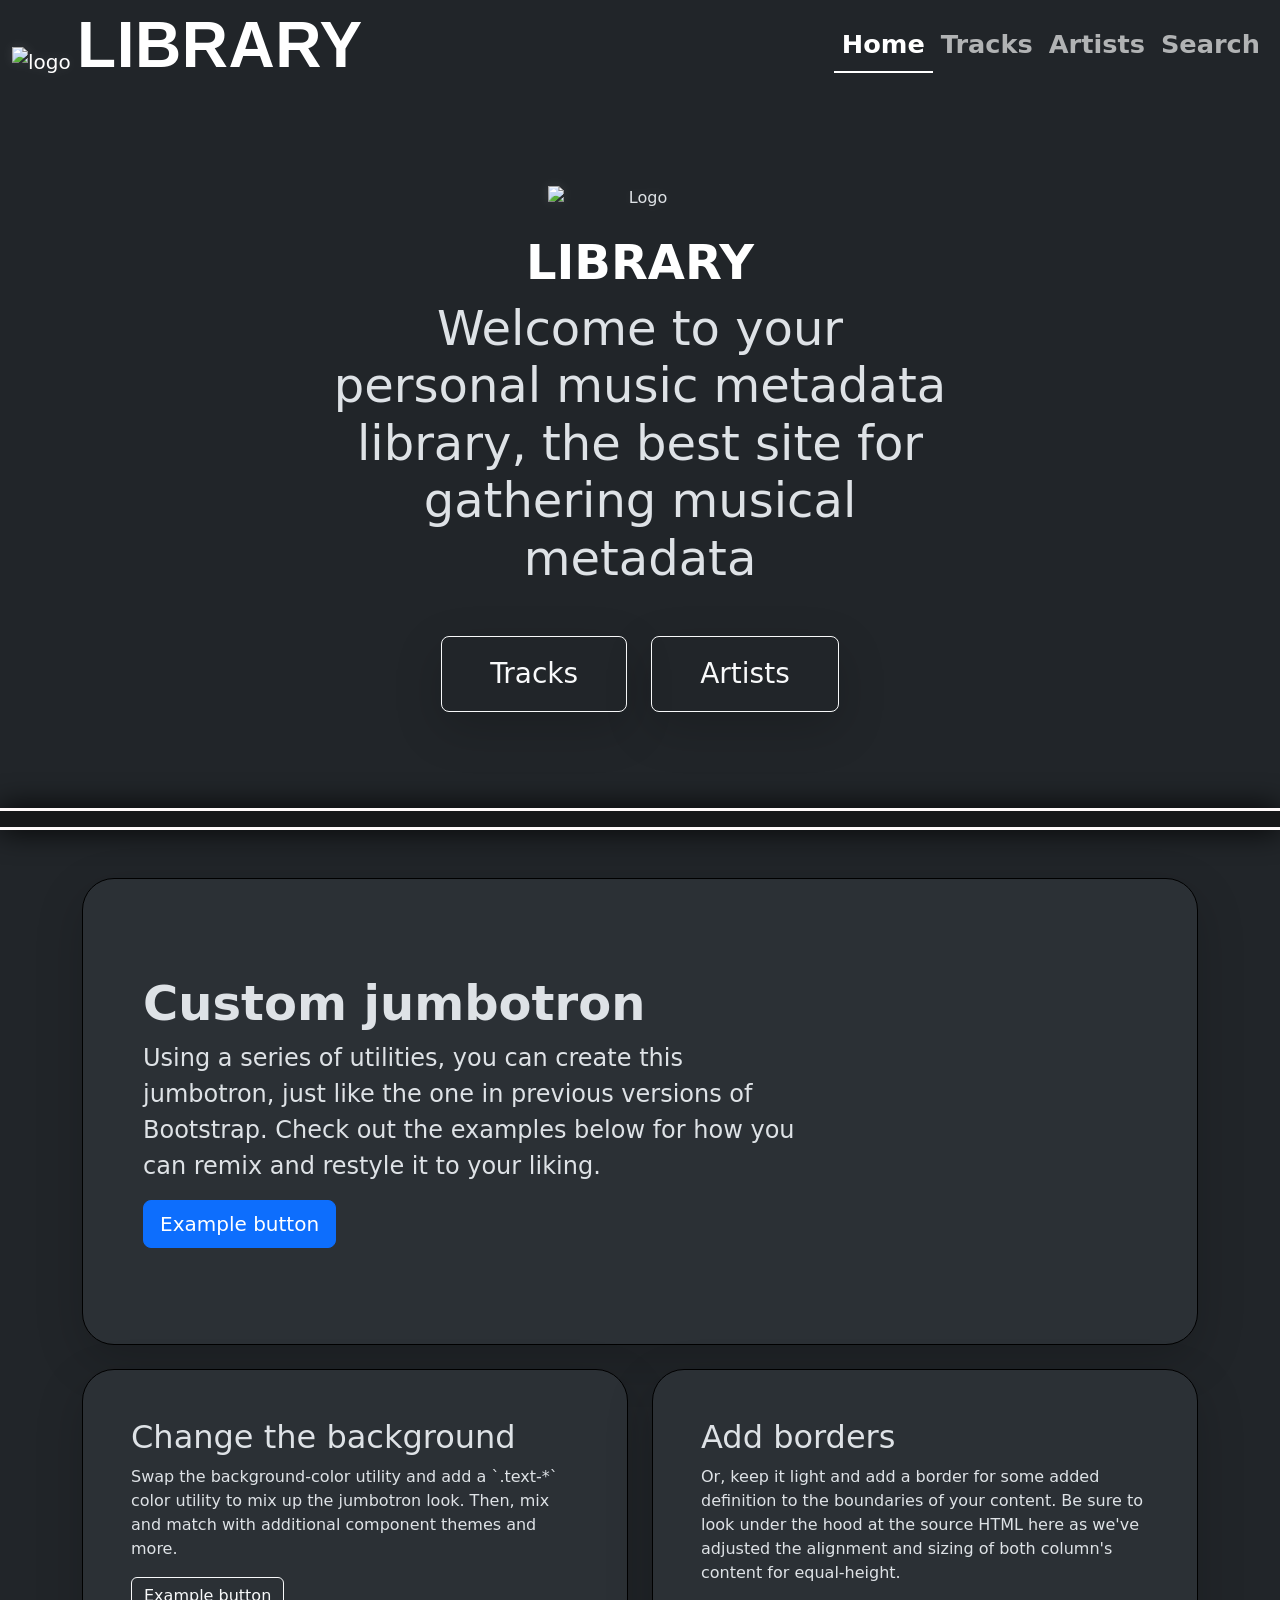
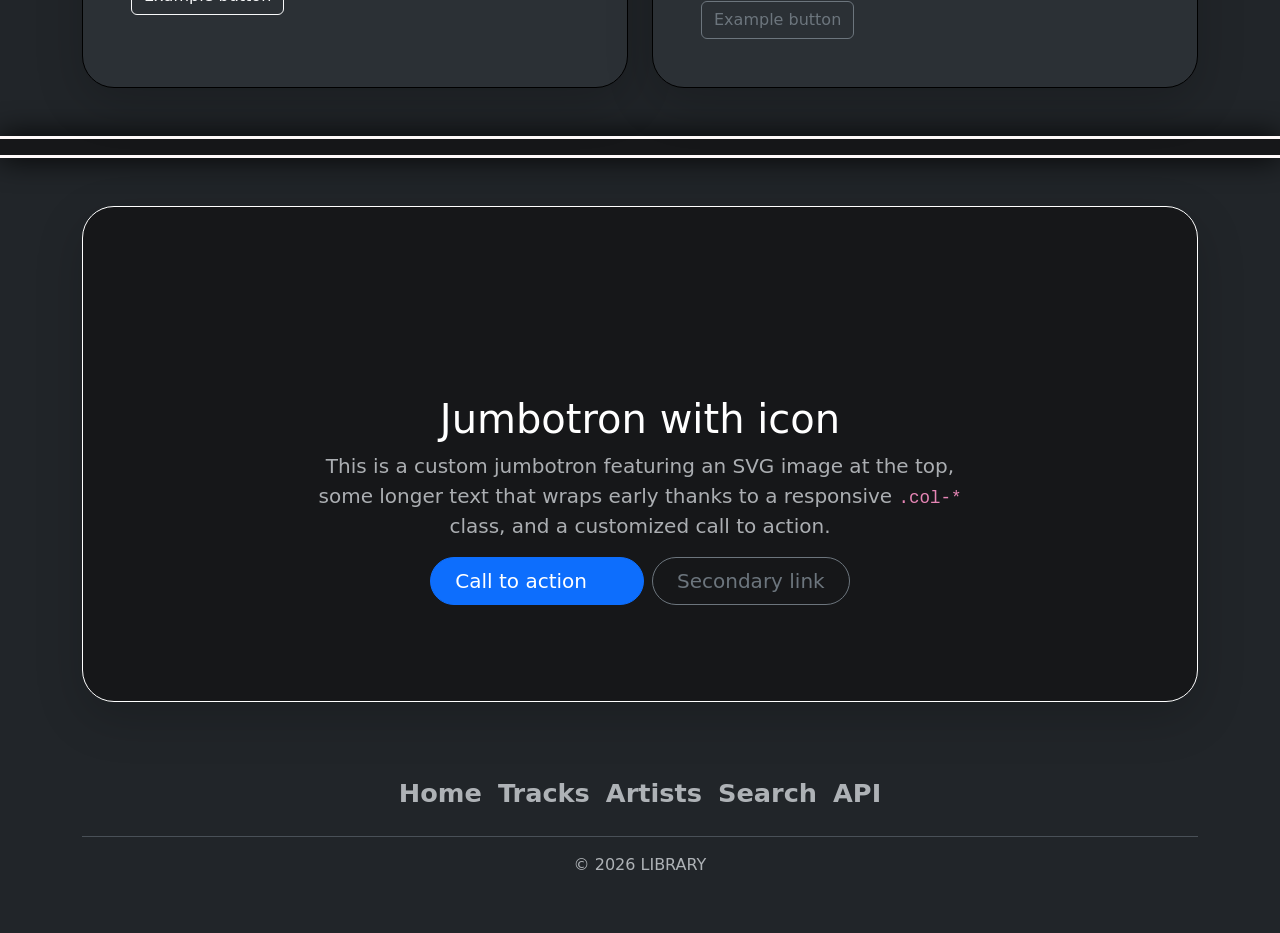
==== commit 1a7ce695: "finsish" ====
--- a/HTML/index.html
+++ b/HTML/index.html
@@ -4,8 +4,9 @@
 <head>
     <meta charset="UTF-8">
     <meta name="description" content="Library – jouw persoonlijke muziekoverzicht met tracks, artiesten en genres.">
-    <meta author="">
     <title>Library</title>
+    <link rel="icon" href="https://cdn.simpleicons.org/librariesdotio/000000" type="image/svg+xml">
+    <meta author="ismar">
     <link href="https://cdn.jsdelivr.net/npm/bootstrap@5.3.0/dist/css/bootstrap.min.css" rel="stylesheet">
     <link href="https://cdn.jsdelivr.net/npm/bootstrap-icons@1.11.0/font/bootstrap-icons.css" rel="stylesheet">
     <link href="../CSS/style.css" rel="stylesheet">
@@ -25,7 +26,7 @@
                         <li class="nav-item"><a class="active nav-link" href="Index.html">Home</a></li>
                         <li class="nav-item"><a class="nav-link" href="Tracks.html">Tracks</a></li>
                         <li class="nav-item"><a class="nav-link" href="Artists.html">Artists</a></li>
-                        <li class="nav-item"><a class="nav-link" href="Genres.html">Genres</a></li>
+
                         <li class="nav-item"><a class="nav-link" href="Search.html">Search</a></li>
                     </ul>
                 </div>
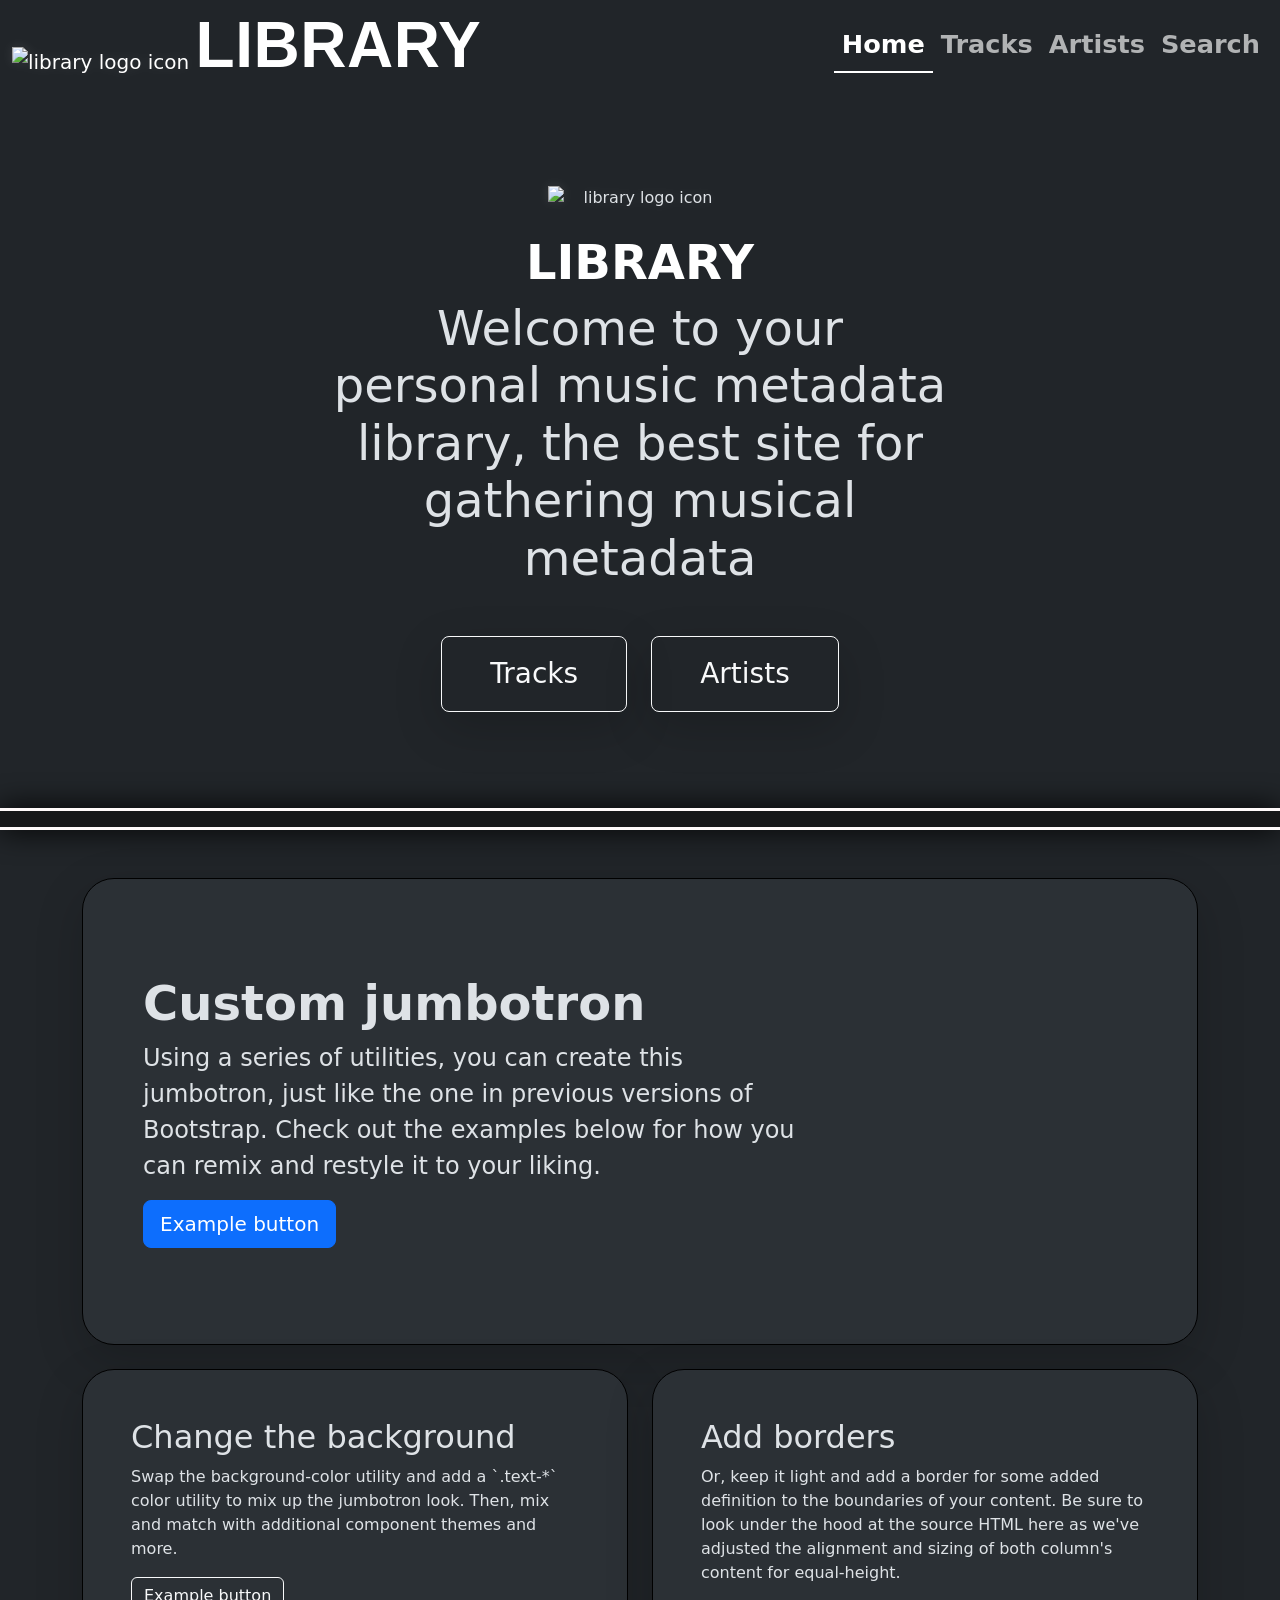
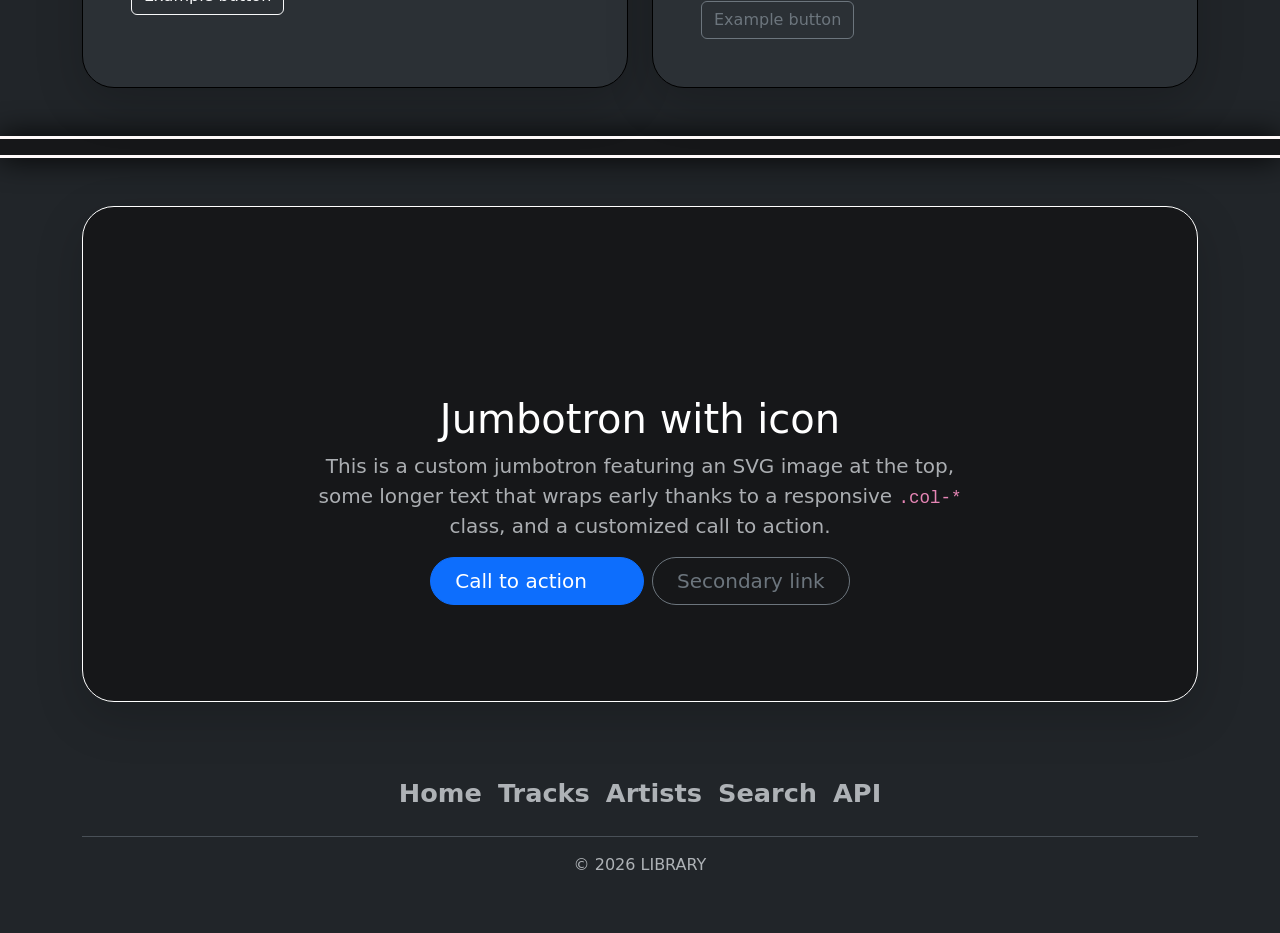
==== commit 227c1d31: "aa" ====
--- a/HTML/index.html
+++ b/HTML/index.html
@@ -1,171 +1,245 @@
-<!DOCTYPE html>
+<!doctype html>
 <html data-bs-theme="dark" lang="nl">
-
-<head>
-    <meta charset="UTF-8">
-    <meta name="description" content="Library – jouw persoonlijke muziekoverzicht met tracks, artiesten en genres.">
+  <head>
+    <meta charset="UTF-8" />
+    <meta
+      name="description"
+      content="Library – jouw persoonlijke muziekoverzicht met tracks, artiesten en genres."
+    />
     <title>Library</title>
-    <link rel="icon" href="https://cdn.simpleicons.org/librariesdotio/000000" type="image/svg+xml">
-    <meta author="ismar">
-    <link href="https://cdn.jsdelivr.net/npm/bootstrap@5.3.0/dist/css/bootstrap.min.css" rel="stylesheet">
-    <link href="https://cdn.jsdelivr.net/npm/bootstrap-icons@1.11.0/font/bootstrap-icons.css" rel="stylesheet">
-    <link href="../CSS/style.css" rel="stylesheet">
-</head>
-
-<body data-page="Home">
+    <link
+      rel="icon"
+      href="https://cdn.simpleicons.org/librariesdotio/000000"
+      type="image/svg+xml"
+    />
+    <meta author="ismar" />
+    <meta name="keywords" content="featured">
+    <link
+      href="https://cdn.jsdelivr.net/npm/bootstrap@5.3.0/dist/css/bootstrap.min.css"
+      rel="stylesheet"
+    />
+    <link
+      href="https://cdn.jsdelivr.net/npm/bootstrap-icons@1.11.0/font/bootstrap-icons.css"
+      rel="stylesheet"
+      />
+    <link href="../CSS/style.css" rel="stylesheet" />
+
+  </head>
+
+  <body data-page="Home">
     <header>
-        <nav class="navbar navbar-expand">
-            <div class="container-fluid">
-                <a class="navbar-brand" href="Index.html">
-                    <img class="logo" alt="logo" height="80" src="https://cdn.simpleicons.org/librariesdotio/000000"
-                        width="80">
-                    <span class="site-name">LIBRARY</span>
-                </a>
-                <div class="ms-auto nav-underline" id="nav">
-                    <ul class="navbar-nav">
-                        <li class="nav-item"><a class="active nav-link" href="Index.html">Home</a></li>
-                        <li class="nav-item"><a class="nav-link" href="Tracks.html">Tracks</a></li>
-                        <li class="nav-item"><a class="nav-link" href="Artists.html">Artists</a></li>
-
-                        <li class="nav-item"><a class="nav-link" href="Search.html">Search</a></li>
-                    </ul>
-                </div>
-            </div>
-        </nav>
+      <nav class="navbar navbar-expand">
+        <div class="container-fluid">
+          <a class="navbar-brand" href="Index.html">
+            <img
+              class="logo"
+              alt="library logo icon"
+              height="80"
+              src="https://cdn.simpleicons.org/librariesdotio/000000"
+              width="80"
+            />
+            <span class="site-name">LIBRARY</span>
+          </a>
+          <div class="ms-auto nav-underline" id="nav">
+            <ul class="navbar-nav">
+              <li class="nav-item">
+                <a class="active nav-link" href="Index.html">Home</a>
+              </li>
+              <li class="nav-item">
+                <a class="nav-link" href="Tracks.html">Tracks</a>
+              </li>
+              <li class="nav-item">
+                <a class="nav-link" href="Artists.html">Artists</a>
+              </li>
+
+              <li class="nav-item">
+                <a class="nav-link" href="Search.html">Search</a>
+              </li>
+            </ul>
+          </div>
+        </div>
+      </nav>
     </header>
 
     <main>
-
-        <section>
-            <div class="my-5 px-4 py-5 text-center">
-                <img class="d-block logo mb-4 mx-auto" alt="Logo" height="15%"
-                    src="https://cdn.simpleicons.org/librariesdotio/000000" width="15%">
-                <h1 class="display-5 fw-bold text-body-emphasis">LIBRARY</h1>
-                <div class="col-lg-6 mx-auto">
-                    <p class="display-5 mb-5">Welcome to your personal music metadata library, the best site for
-                        gathering musical metadata</p>
-                    <div class="d-grid d-sm-flex gap-2 justify-content-sm-center">
-                        <a class="btn btn-lg btn-outline-light fs-3 me-sm-3 px-5 py-3 shadow-lg"
-                            href="Tracks.html">Tracks</a>
-                        <a class="btn btn-lg btn-outline-light fs-3 px-5 py-3 shadow-lg" href="Artists.html">Artists</a>
-                    </div>
-                </div>
-            </div>
-        </section>
-
-        <section>
-            <div class="bar bg-secondary-subtle py-2">
-                <div class="featured track-bar"></div>
-                <div class="featured track-bar" aria-hidden="true"></div>
-            </div>
-        </section>
-
-        <section>
-            <div class="container py-5">
-                <div class="bg-body-tertiary border border-black mb-4 p-5 rounded-5 shadow-lg">
-                    <div class="container-fluid py-5">
-                        <h1 class="display-5 fw-bold">Custom jumbotron</h1>
-                        <p class="col-md-8 fs-4">
-                            Using a series of utilities, you can create this jumbotron, just
-                            like the one in previous versions of Bootstrap. Check out the
-                            examples below for how you can remix and restyle it to your
-                            liking.
-                        </p>
-                        <button class="btn btn-lg btn-primary" type="button">
-                            Example button
-                        </button>
-                    </div>
-                </div>
-                <div class="align-items-md-stretch row">
-                    <div class="col-md-6">
-                        <div class="bg-body-tertiary border border-black h-100 p-5 rounded-5 shadow-lg">
-                            <h2>Change the background</h2>
-                            <p>
-                                Swap the background-color utility and add a `.text-*` color
-                                utility to mix up the jumbotron look. Then, mix and match with
-                                additional component themes and more.
-                            </p>
-                            <button class="btn btn-outline-light" type="button">
-                                Example button
-                            </button>
-                        </div>
-                    </div>
-                    <div class="col-md-6">
-                        <div class="bg-body-tertiary border border border-black h-100 p-5 rounded-5 shadow-lg">
-                            <h2>Add borders</h2>
-                            <p>
-                                Or, keep it light and add a border for some added definition to
-                                the boundaries of your content. Be sure to look under the hood
-                                at the source HTML here as we've adjusted the alignment and
-                                sizing of both column's content for equal-height.
-                            </p>
-                            <button class="btn btn-outline-secondary" type="button">
-                                Example button
-                            </button>
-                        </div>
-                    </div>
-                </div>
-            </div>
-        </section>
-
-
-        <section>
-            <div class="bar bg-secondary-subtle py-2">
-                <div class="artist-bar featured-reverse"></div>
-                <div class="artist-bar featured-reverse" aria-hidden="true"></div>
-            </div>
-        </section>
-        <section class="jumbotron">
-            <div class="container my-5">
-                <div class="bg-secondary-subtle border border-white p-5 rounded-5 shadow-lg text-center">
-                    <svg class="bi mb-3 mt-4" aria-hidden="true" height="100" style="color: var(--bs-indigo)"
-                        width="100">
-                        <use xlink:href="#bootstrap"></use>
-                    </svg>
-                    <h1 class="text-body-emphasis">Jumbotron with icon</h1>
-                    <p class="col-lg-8 fs-5 mx-auto text-muted">
-                        This is a custom jumbotron featuring an SVG image at the top, some
-                        longer text that wraps early thanks to a responsive
-                        <code>.col-*</code> class, and a customized call to action.
-                    </p>
-                    <div class="d-inline-flex gap-2 mb-5">
-                        <button class="align-items-center btn btn-lg btn-primary d-inline-flex px-4 rounded-pill"
-                            type="button">
-                            Call to action
-                            <svg class="bi ms-2" aria-hidden="true" height="24" width="24">
-                                <use xlink:href="#arrow-right-short"></use>
-                            </svg>
-                        </button>
-                        <button class="btn btn-lg btn-outline-secondary px-4 rounded-pill" type="button">
-                            Secondary link
-                        </button>
-                    </div>
-                </div>
-            </div>
-        </section>
-
-
+      <section>
+        <div class="my-5 px-4 py-5 text-center">
+          <img
+            class="d-block logo mb-4 mx-auto"
+            alt="library logo icon"
+            height="15%"
+            src="https://cdn.simpleicons.org/librariesdotio/000000"
+            width="15%"
+          />
+          <h1 class="display-5 fw-bold text-body-emphasis">LIBRARY</h1>
+          <div class="col-lg-6 mx-auto">
+            <p class="display-5 mb-5">
+              Welcome to your personal music metadata library, the best site for
+              gathering musical metadata
+            </p>
+            <div class="d-grid d-sm-flex gap-2 justify-content-sm-center">
+              <a
+                class="btn btn-lg btn-outline-light fs-3 me-sm-3 px-5 py-3 shadow-lg"
+                href="Tracks.html"
+                >Tracks</a
+              >
+              <a
+                class="btn btn-lg btn-outline-light fs-3 px-5 py-3 shadow-lg"
+                href="Artists.html"
+                >Artists</a
+              >
+            </div>
+          </div>
+        </div>
+      </section>
+
+      <section>
+        <div class="bar bg-secondary-subtle py-2">
+          <div class="featured track-bar"></div>
+          <div class="featured track-bar" aria-hidden="true"></div>
+        </div>
+      </section>
+
+      <section>
+        <div class="container py-5">
+          <div
+            class="bg-body-tertiary border border-black mb-4 p-5 rounded-5 shadow-lg"
+          >
+            <div class="container-fluid py-5">
+              <h1 class="display-5 fw-bold">Custom jumbotron</h1>
+              <p class="col-md-8 fs-4">
+                Using a series of utilities, you can create this jumbotron, just
+                like the one in previous versions of Bootstrap. Check out the
+                examples below for how you can remix and restyle it to your
+                liking.
+              </p>
+              <button class="btn btn-lg btn-primary" type="button">
+                Example button
+              </button>
+            </div>
+          </div>
+          <div class="align-items-md-stretch row">
+            <div class="col-md-6">
+              <div
+                class="bg-body-tertiary border border-black h-100 p-5 rounded-5 shadow-lg"
+              >
+                <h2>Change the background</h2>
+                <p>
+                  Swap the background-color utility and add a `.text-*` color
+                  utility to mix up the jumbotron look. Then, mix and match with
+                  additional component themes and more.
+                </p>
+                <button class="btn btn-outline-light" type="button">
+                  Example button
+                </button>
+              </div>
+            </div>
+            <div class="col-md-6">
+              <div
+                class="bg-body-tertiary border border border-black h-100 p-5 rounded-5 shadow-lg"
+              >
+                <h2>Add borders</h2>
+                <p>
+                  Or, keep it light and add a border for some added definition
+                  to the boundaries of your content. Be sure to look under the
+                  hood at the source HTML here as we've adjusted the alignment
+                  and sizing of both column's content for equal-height.
+                </p>
+                <button class="btn btn-outline-secondary" type="button">
+                  Example button
+                </button>
+              </div>
+            </div>
+          </div>
+        </div>
+      </section>
+
+      <section>
+        <div class="bar bg-secondary-subtle py-2">
+          <div class="artist-bar featured-reverse"></div>
+          <div class="artist-bar featured-reverse" aria-hidden="true"></div>
+        </div>
+      </section>
+      <section class="jumbotron">
+        <div class="container my-5">
+          <div
+            class="bg-secondary-subtle border border-white p-5 rounded-5 shadow-lg text-center"
+          >
+            <svg
+              class="bi mb-3 mt-4"
+              aria-hidden="true"
+              height="100"
+              style="color: var(--bs-indigo)"
+              width="100"
+            >
+              <use xlink:href="#bootstrap"></use>
+            </svg>
+            <h1 class="text-body-emphasis">Jumbotron with icon</h1>
+            <p class="col-lg-8 fs-5 mx-auto text-muted">
+              This is a custom jumbotron featuring an SVG image at the top, some
+              longer text that wraps early thanks to a responsive
+              <code>.col-*</code> class, and a customized call to action.
+            </p>
+            <div class="d-inline-flex gap-2 mb-5">
+              <button
+                class="align-items-center btn btn-lg btn-primary d-inline-flex px-4 rounded-pill"
+                type="button"
+              >
+                Call to action
+                <svg class="bi ms-2" aria-hidden="true" height="24" width="24">
+                  <use xlink:href="#arrow-right-short"></use>
+                </svg>
+              </button>
+              <button
+                class="btn btn-lg btn-outline-secondary px-4 rounded-pill"
+                type="button"
+              >
+                Secondary link
+              </button>
+            </div>
+          </div>
+        </div>
+      </section>
     </main>
 
     <footer>
-        <div class="container">
-            <div class="my-4 py-3">
-                <ul class="border-bottom justify-content-center mb-3 nav pb-3">
-                    <li class="nav-item"><a class="nav-link px-2 text-body-secondary" href="Index.html">Home</a></li>
-                    <li class="nav-item"><a class="nav-link px-2 text-body-secondary" href="Tracks.html">Tracks</a></li>
-                    <li class="nav-item"><a class="nav-link px-2 text-body-secondary" href="Artists.html">Artists</a>
-                    </li>
-                    <li class="nav-item"><a class="nav-link px-2 text-body-secondary" href="Search.html">Search</a></li>
-                    <li class="nav-item"><a class="nav-link px-2 text-body-secondary"
-                            href="https://smegmastrijder.nl/api">API</a></li>
-                </ul>
-                <p class="text-body-secondary text-center">© 2026 LIBRARY</p>
-            </div>
-        </div>
+      <div class="container">
+        <div class="my-4 py-3">
+          <ul class="border-bottom justify-content-center mb-3 nav pb-3">
+            <li class="nav-item">
+              <a class="nav-link px-2 text-body-secondary" href="Index.html"
+                >Home</a
+              >
+            </li>
+            <li class="nav-item">
+              <a class="nav-link px-2 text-body-secondary" href="Tracks.html"
+                >Tracks</a
+              >
+            </li>
+            <li class="nav-item">
+              <a class="nav-link px-2 text-body-secondary" href="Artists.html"
+                >Artists</a
+              >
+            </li>
+            <li class="nav-item">
+              <a class="nav-link px-2 text-body-secondary" href="Search.html"
+                >Search</a
+              >
+            </li>
+            <li class="nav-item">
+              <a
+                class="nav-link px-2 text-body-secondary"
+                href="https://smegmastrijder.nl/api"
+                >API</a
+              >
+            </li>
+          </ul>
+          <p class="text-body-secondary text-center">© 2026 LIBRARY</p>
+        </div>
+      </div>
     </footer>
 
     <script src="https://cdn.jsdelivr.net/npm/bootstrap@5.3.0/dist/js/bootstrap.bundle.min.js"></script>
     <script src="../JS/main.js"></script>
-</body>
-
-</html>+  </body>
+</html>
--- a/CSS/style.css
+++ b/CSS/style.css
@@ -1,167 +1,167 @@
 html::-webkit-scrollbar {
-    display: none;
+  display: none;
 }
 
 body {
-    -webkit-user-select: none;
-    user-select: none;
+  -webkit-user-select: none;
+  user-select: none;
 }
 
 .site-name {
-    align-self: center;
-    font-family: 'Segoe UI', Tahoma, Geneva, Verdana, sans-serif;
-    font-size: 1vw;
-    font-weight: 700;
-    letter-spacing: 0.5px;
-    line-height: 1;
+  align-self: center;
+  font-family: "Segoe UI", Tahoma, Geneva, Verdana, sans-serif;
+  font-size: 1vw;
+  font-weight: 700;
+  letter-spacing: 0.5px;
+  line-height: 1;
 }
 
 .nav-link {
-    font-size: 1.6rem;
-    font-weight: 700;
-    padding-left: 1.2rem;
-    padding-right: 1.2rem;
+  font-size: 1.6rem;
+  font-weight: 700;
+  padding-left: 1.2rem;
+  padding-right: 1.2rem;
 }
 
 .logo {
-    filter: drop-shadow(0 0 6px #ffffff18);
-    pointer-events: none;
+  filter: drop-shadow(0 0 6px #ffffff18);
+  pointer-events: none;
 }
 
 .bar {
-    border-bottom: 3px snow solid;
-    border-top: 3px snow solid;
-    box-shadow: 0 0 30px black;
-    display: flex;
-    overflow: hidden;
+  border-bottom: 3px snow solid;
+  border-top: 3px snow solid;
+  box-shadow: 0 0 30px black;
+  display: flex;
+  overflow: hidden;
 }
 
 .bar::-webkit-scrollbar {
-    display: none;
+  display: none;
 }
 
 .bar * {
-    -webkit-user-drag: none !important;
-    -webkit-user-select: none !important;
-    user-select: none !important;
+  -webkit-user-drag: none !important;
+  -webkit-user-select: none !important;
+  user-select: none !important;
 }
 
 .featured {
-    animation: spin infinite linear;
-    display: flex;
-    will-change: transform;
+  animation: spin infinite linear;
+  display: flex;
+  will-change: transform;
 }
 
 .featured-reverse {
-    animation: spin-reverse infinite linear;
-    display: flex;
-    will-change: transform;
+  animation: spin-reverse infinite linear;
+  display: flex;
+  will-change: transform;
 }
 
 .slider-item {
-    flex: 0 0 auto;
+  flex: 0 0 auto;
 }
 
 .slider-item img {
-    border: 2px snow solid;
-    border-radius: 15px;
-    box-shadow: 0 0 20px white;
-    object-fit: cover;
-    pointer-events: none;
-    transition: transform 0.5s;
+  border: 2px snow solid;
+  border-radius: 15px;
+  box-shadow: 0 0 20px white;
+  object-fit: cover;
+  pointer-events: none;
+  transition: transform 0.5s;
 }
 
 .slider-item:hover img {
-    transform: scale(1.1);
+  transform: scale(1.1);
 }
 
 .track-artwork,
 .artist-artwork {
-    aspect-ratio: 1 / 1;
-    object-fit: cover;
-    pointer-events: none;
-    width: 100%;
+  aspect-ratio: 1 / 1;
+  object-fit: cover;
+  pointer-events: none;
+  width: 100%;
 }
 
 .card-title,
 .card-text {
-    overflow: hidden;
-    text-overflow: ellipsis;
-    white-space: nowrap;
+  overflow: hidden;
+  text-overflow: ellipsis;
+  white-space: nowrap;
 }
 
 .card-body {
-    min-height: 90px;
+  min-height: 90px;
 }
 
 /* telefoon */
 @media (max-width: 980px) {
-    .slider-item img {
-        height: 220px;
-        width: 220px;
-    }
+  .slider-item img {
+    height: 220px;
+    width: 220px;
+  }
 
-    .site-name {
-        font-size: 7vw;
-    }
+  .site-name {
+    font-size: 7vw;
+  }
 
-    .card-title {
-        font-size: 3.4vw;
-    }
+  .card-title {
+    font-size: 3.4vw;
+  }
 }
 
 /* tablet */
 @media (min-width: 981px) and (max-width: 1280px) {
-    .slider-item img {
-        height: 220px;
-        width: 220px;
-    }
+  .slider-item img {
+    height: 220px;
+    width: 220px;
+  }
 
-    .site-name {
-        font-size: 5vw;
-    }
+  .site-name {
+    font-size: 5vw;
+  }
 }
 
 /* laptop */
 @media (min-width: 1281px) and (max-width: 1439px) {
-    .slider-item img {
-        height: 200px;
-        width: 200px;
-    }
+  .slider-item img {
+    height: 200px;
+    width: 200px;
+  }
 
-    .site-name {
-        font-size: 3vw;
-    }
+  .site-name {
+    font-size: 3vw;
+  }
 }
 
 /* desktop */
 @media (min-width: 1440px) {
-    .slider-item img {
-        height: 256px;
-        width: 256px;
-    }
+  .slider-item img {
+    height: 256px;
+    width: 256px;
+  }
 
-    .site-name {
-        font-size: 3vw;
-    }
+  .site-name {
+    font-size: 3vw;
+  }
 }
 
 @keyframes spin {
-    from {
-        translate: 0;
-    }
+  from {
+    translate: 0;
+  }
 
-    to {
-        translate: -100%;
-    }
+  to {
+    translate: -100%;
+  }
 }
 
 @keyframes spin-reverse {
-    from {
-        translate: -100%;
-    }
+  from {
+    translate: -100%;
+  }
 
-    to {
-        translate: 0;
-    }
-}+  to {
+    translate: 0;
+  }
+}
